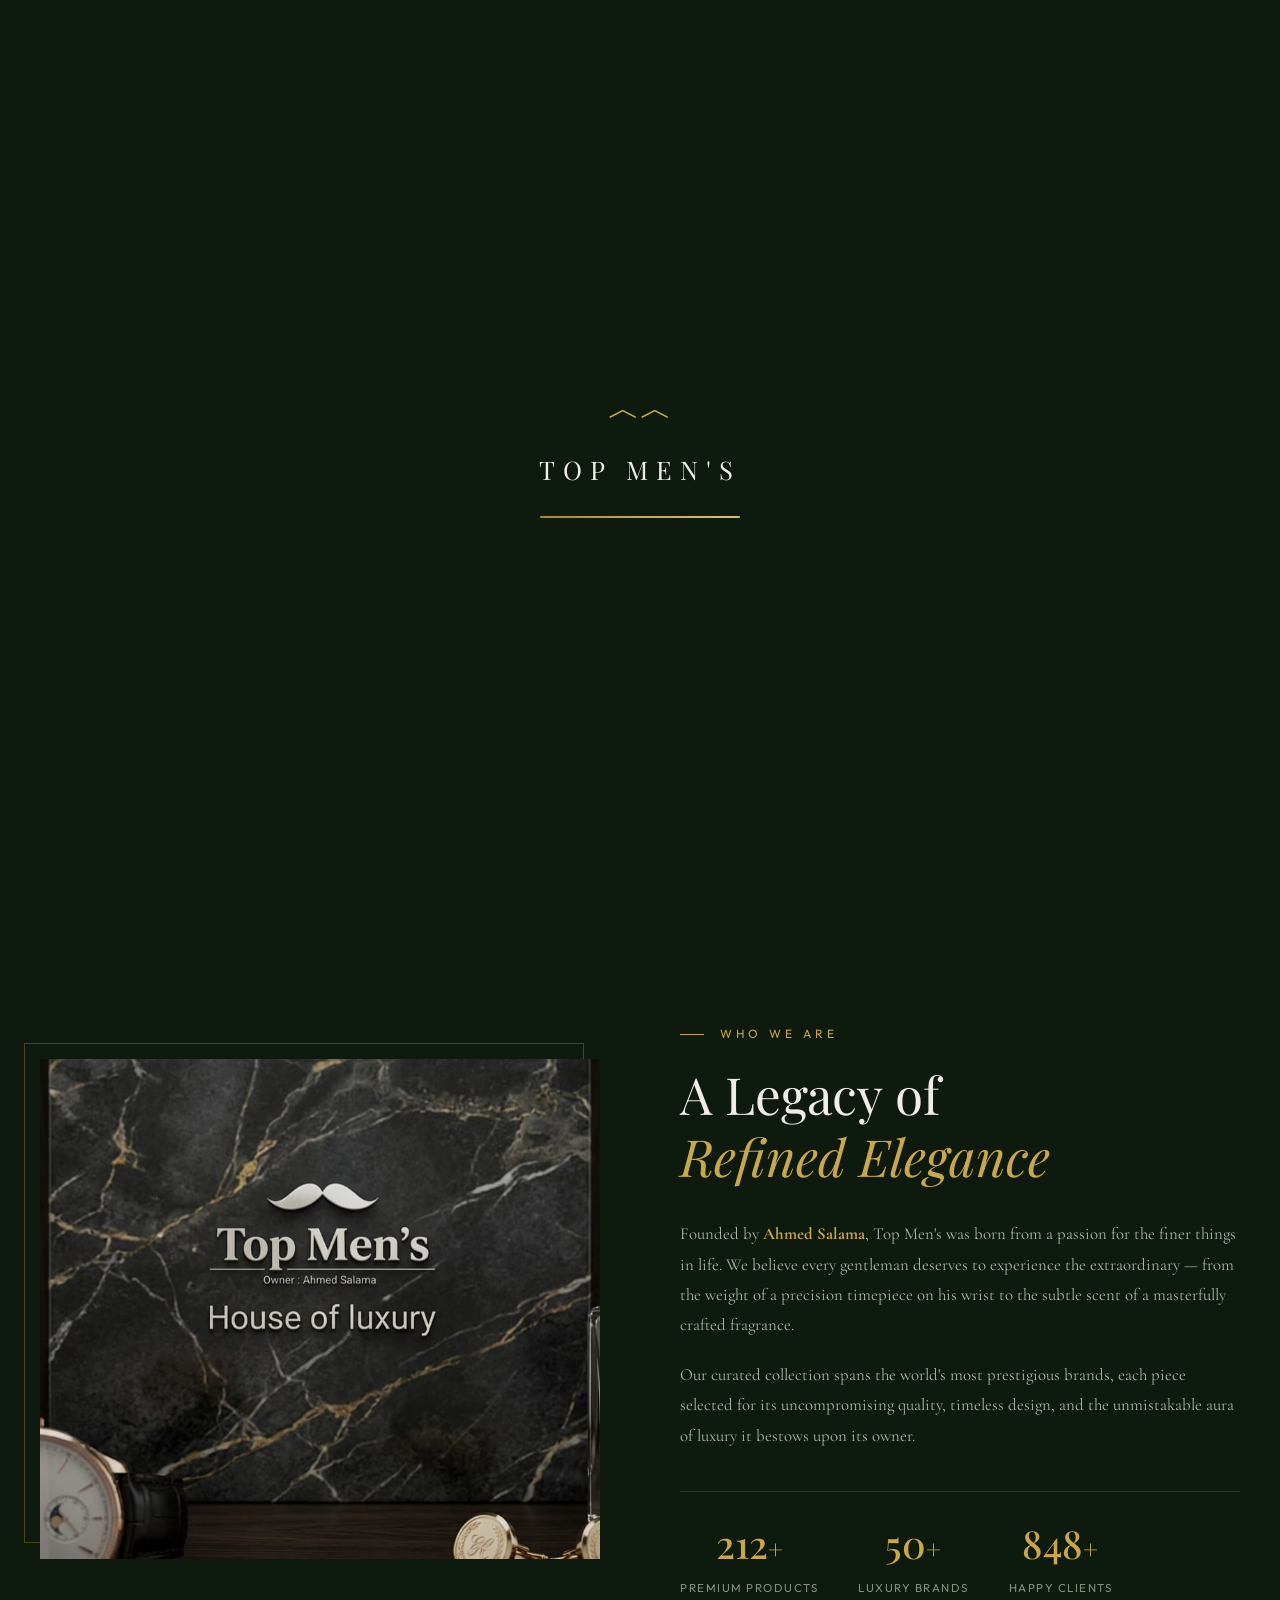
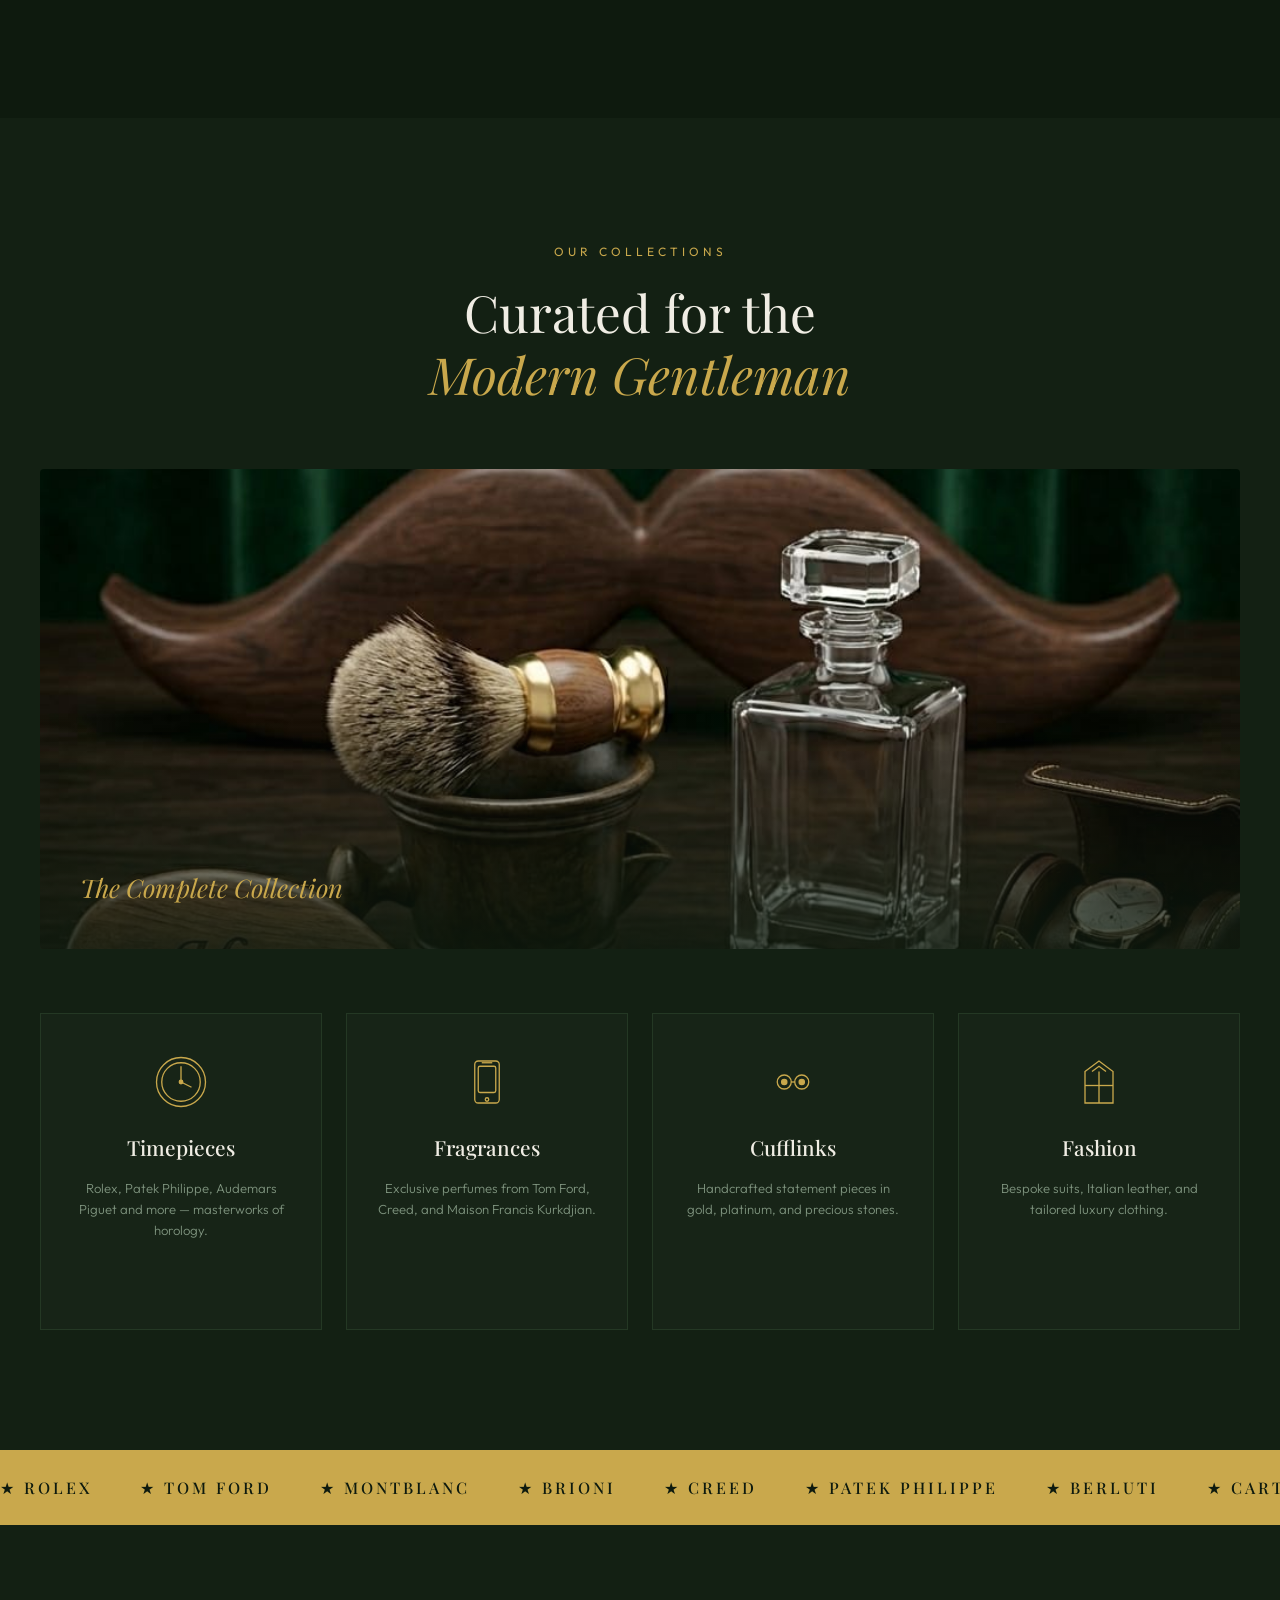
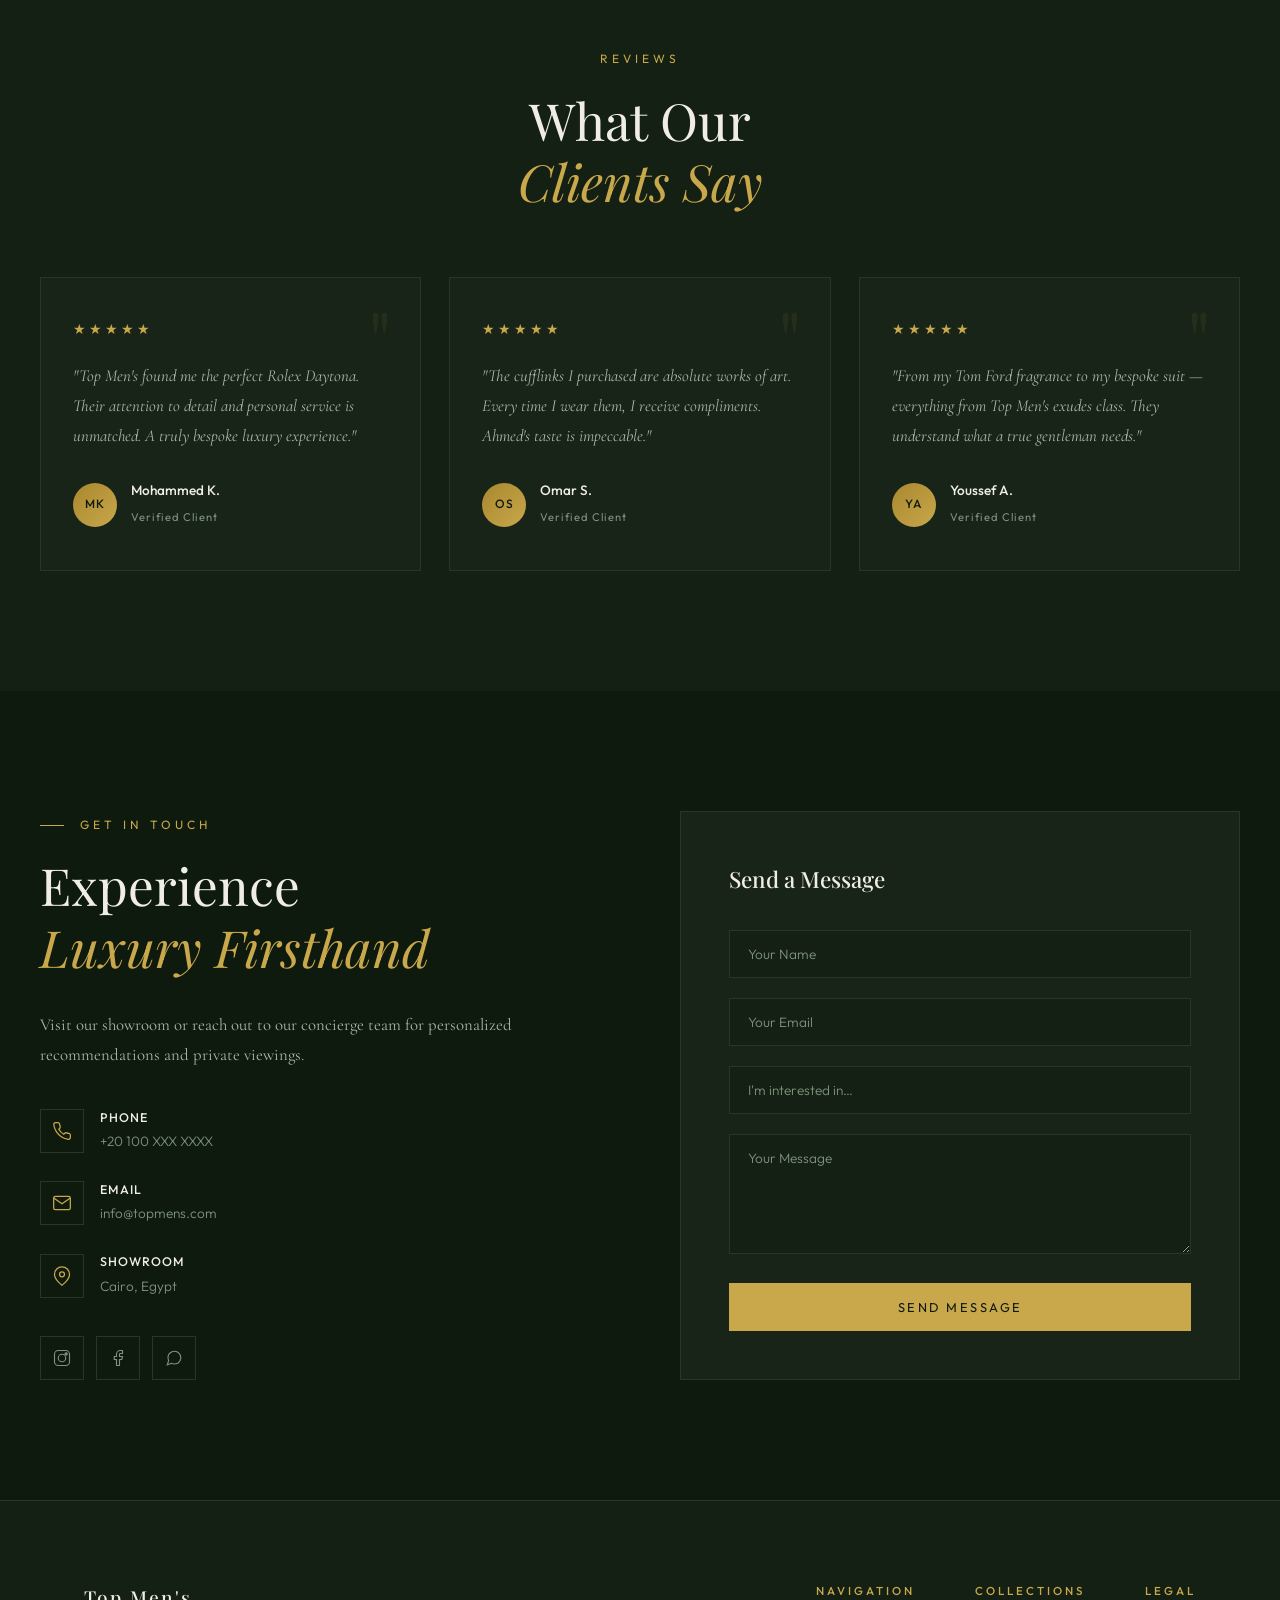
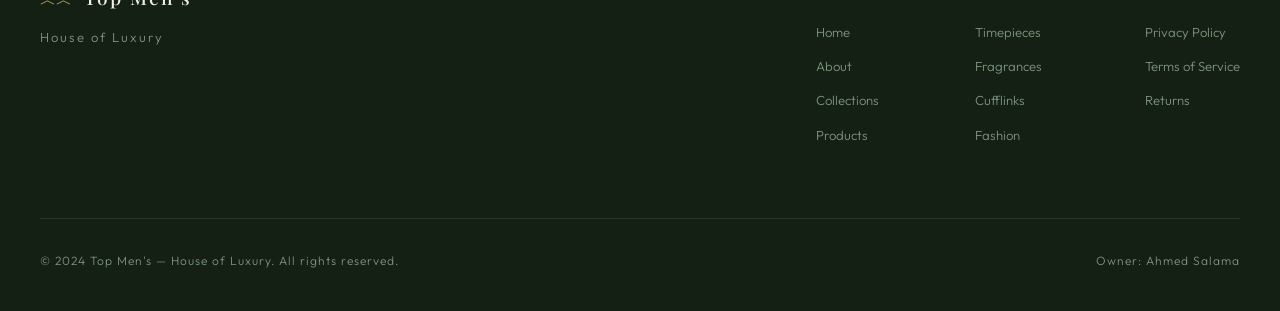
==== index.html @ 3ef6d975 "Add files via upload" ====
<!DOCTYPE html>
<html lang="en">
<head>
    <meta charset="UTF-8">
    <meta name="viewport" content="width=device-width, initial-scale=1.0">
    <meta name="description" content="Top Men's — House of Luxury. Premium men's accessories, watches, cufflinks, perfumes, and luxury fashion by Ahmed Salama.">
    <title>Top Men's — House of Luxury</title>
    <link rel="preconnect" href="https://fonts.googleapis.com">
    <link rel="preconnect" href="https://fonts.gstatic.com" crossorigin>
    <link href="https://fonts.googleapis.com/css2?family=Playfair+Display:ital,wght@0,400;0,500;0,600;0,700;1,400;1,500&family=Cormorant+Garamond:ital,wght@0,300;0,400;0,500;0,600;1,300;1,400&family=Outfit:wght@200;300;400;500&display=swap" rel="stylesheet">
    <link rel="stylesheet" href="style.css">
</head>
<body>

    <!-- Preloader -->
    <div id="preloader">
        <div class="preloader-inner">
            <div class="preloader-mustache">&#xFE3F;&#xFE3F;</div>
            <div class="preloader-text">TOP MEN'S</div>
            <div class="preloader-bar"><div class="preloader-fill"></div></div>
        </div>
    </div>

    <!-- Navigation -->
    <nav id="navbar">
        <div class="nav-container">
            <a href="#hero" class="nav-logo">
                <span class="logo-icon">&#xFE3F;&#xFE3F;</span>
                <span class="logo-text">Top Men's</span>
            </a>
            <ul class="nav-links" id="navLinks">
                <li><a href="#hero" class="nav-link active">Home</a></li>
                <li><a href="#about" class="nav-link">About</a></li>
                <li><a href="shop.html" class="nav-link">Shop</a></li>
                <li><a href="#collections" class="nav-link">Collections</a></li>
                <li><a href="#testimonials" class="nav-link">Testimonials</a></li>
                <li><a href="#contact" class="nav-link">Contact</a></li>
            </ul>
            <button class="nav-toggle" id="navToggle" aria-label="Toggle navigation">
                <span></span><span></span><span></span>
            </button>
        </div>
    </nav>

    <!-- Hero Section -->
    <section id="hero">
        <div class="hero-bg">
            <img src="1.jpeg" alt="Top Men's House of Luxury Logo" class="hero-bg-img">
            <div class="hero-overlay"></div>
        </div>
        <div class="hero-content">
            <div class="hero-badge" data-animate="fade-down">EST. 2024</div>
            <h1 class="hero-title" data-animate="fade-up">
                <span class="hero-line">Top Men's</span>
                <span class="hero-divider"></span>
                <span class="hero-sub">House of Luxury</span>
            </h1>
            <p class="hero-description" data-animate="fade-up" data-delay="200">
                Curated excellence for the distinguished gentleman. Discover timeless watches, fine accessories, and exquisite fragrances.
            </p>
            <div class="hero-actions" data-animate="fade-up" data-delay="400">
                <a href="shop.html" class="btn btn-gold">Shop Now</a>
                <a href="#collections" class="btn btn-outline">Explore Collections</a>
            </div>
        </div>
        <div class="hero-scroll">
            <span>Scroll</span>
            <div class="scroll-line"></div>
        </div>
    </section>

    <!-- About Section -->
    <section id="about" class="section">
        <div class="container">
            <div class="about-grid">
                <div class="about-image" data-animate="fade-right">
                    <img src="3.jpeg" alt="Top Men's luxury collection featuring watches, cufflinks, and perfumes">
                    <div class="about-image-accent"></div>
                </div>
                <div class="about-content" data-animate="fade-left">
                    <span class="section-label">Who We Are</span>
                    <h2 class="section-title">A Legacy of<br><em>Refined Elegance</em></h2>
                    <div class="about-text">
                        <p>
                            Founded by <strong>Ahmed Salama</strong>, Top Men's was born from a passion for the finer things in life. We believe every gentleman deserves to experience the extraordinary — from the weight of a precision timepiece on his wrist to the subtle scent of a masterfully crafted fragrance.
                        </p>
                        <p>
                            Our curated collection spans the world's most prestigious brands, each piece selected for its uncompromising quality, timeless design, and the unmistakable aura of luxury it bestows upon its owner.
                        </p>
                    </div>
                    <div class="about-stats">
                        <div class="stat">
                            <span class="stat-number" data-count="500">0</span><span class="stat-plus">+</span>
                            <span class="stat-label">Premium Products</span>
                        </div>
                        <div class="stat">
                            <span class="stat-number" data-count="50">0</span><span class="stat-plus">+</span>
                            <span class="stat-label">Luxury Brands</span>
                        </div>
                        <div class="stat">
                            <span class="stat-number" data-count="2000">0</span><span class="stat-plus">+</span>
                            <span class="stat-label">Happy Clients</span>
                        </div>
                    </div>
                </div>
            </div>
        </div>
    </section>

    <!-- Collections Section -->
    <section id="collections" class="section section-dark">
        <div class="container">
            <div class="section-header" data-animate="fade-up">
                <span class="section-label">Our Collections</span>
                <h2 class="section-title">Curated for the<br><em>Modern Gentleman</em></h2>
            </div>
            <div class="collections-showcase">
                <div class="collection-hero-img" data-animate="fade-up">
                    <img src="2.jpeg" alt="Top Men's luxury product showcase">
                    <div class="collection-hero-overlay">
                        <span class="collection-hero-text">The Complete Collection</span>
                    </div>
                </div>
            </div>
            <div class="collections-grid">
                <a href="#products" class="collection-card" data-animate="fade-up" data-delay="0">
                    <div class="collection-icon">
                        <svg viewBox="0 0 64 64" fill="none" stroke="currentColor" stroke-width="1.5">
                            <circle cx="32" cy="32" r="28"/>
                            <circle cx="32" cy="32" r="22"/>
                            <line x1="32" y1="14" x2="32" y2="32"/>
                            <line x1="32" y1="32" x2="44" y2="38"/>
                            <circle cx="32" cy="32" r="2" fill="currentColor"/>
                        </svg>
                    </div>
                    <h3>Timepieces</h3>
                    <p>Rolex, Patek Philippe, Audemars Piguet and more — masterworks of horology.</p>
                    <span class="collection-arrow">&rarr;</span>
                </a>
                <a href="#products" class="collection-card" data-animate="fade-up" data-delay="100">
                    <div class="collection-icon">
                        <svg viewBox="0 0 64 64" fill="none" stroke="currentColor" stroke-width="1.5">
                            <rect x="18" y="8" width="28" height="48" rx="4"/>
                            <rect x="22" y="14" width="20" height="30" rx="2"/>
                            <circle cx="32" cy="52" r="2"/>
                            <line x1="26" y1="10" x2="38" y2="10"/>
                        </svg>
                    </div>
                    <h3>Fragrances</h3>
                    <p>Exclusive perfumes from Tom Ford, Creed, and Maison Francis Kurkdjian.</p>
                    <span class="collection-arrow">&rarr;</span>
                </a>
                <a href="#products" class="collection-card" data-animate="fade-up" data-delay="200">
                    <div class="collection-icon">
                        <svg viewBox="0 0 64 64" fill="none" stroke="currentColor" stroke-width="1.5">
                            <circle cx="22" cy="32" r="8"/>
                            <circle cx="42" cy="32" r="8"/>
                            <line x1="30" y1="32" x2="34" y2="32"/>
                            <circle cx="22" cy="32" r="3" fill="currentColor"/>
                            <circle cx="42" cy="32" r="3" fill="currentColor"/>
                        </svg>
                    </div>
                    <h3>Cufflinks</h3>
                    <p>Handcrafted statement pieces in gold, platinum, and precious stones.</p>
                    <span class="collection-arrow">&rarr;</span>
                </a>
                <a href="#products" class="collection-card" data-animate="fade-up" data-delay="300">
                    <div class="collection-icon">
                        <svg viewBox="0 0 64 64" fill="none" stroke="currentColor" stroke-width="1.5">
                            <path d="M16 20 L32 8 L48 20 L48 56 L16 56 Z"/>
                            <line x1="32" y1="20" x2="32" y2="56"/>
                            <line x1="16" y1="36" x2="48" y2="36"/>
                            <path d="M24 20 L32 14 L40 20"/>
                        </svg>
                    </div>
                    <h3>Fashion</h3>
                    <p>Bespoke suits, Italian leather, and tailored luxury clothing.</p>
                    <span class="collection-arrow">&rarr;</span>
                </a>
            </div>
        </div>
    </section>

    <!-- Marquee Banner -->
    <div class="marquee-section">
        <div class="marquee-track">
            <div class="marquee-content">
                <span>★ Rolex</span>
                <span>★ Tom Ford</span>
                <span>★ Montblanc</span>
                <span>★ Brioni</span>
                <span>★ Creed</span>
                <span>★ Patek Philippe</span>
                <span>★ Berluti</span>
                <span>★ Cartier</span>
                <span>★ Rolex</span>
                <span>★ Tom Ford</span>
                <span>★ Montblanc</span>
                <span>★ Brioni</span>
                <span>★ Creed</span>
                <span>★ Patek Philippe</span>
                <span>★ Berluti</span>
                <span>★ Cartier</span>
            </div>
        </div>
    </div>

    <!-- Testimonials -->
    <section id="testimonials" class="section section-dark">
        <div class="container">
            <div class="section-header" data-animate="fade-up">
                <span class="section-label">Reviews</span>
                <h2 class="section-title">What Our<br><em>Clients Say</em></h2>
            </div>
            <div class="testimonials-grid">
                <div class="testimonial-card" data-animate="fade-up" data-delay="0">
                    <div class="testimonial-stars">★★★★★</div>
                    <p class="testimonial-text">"Top Men's found me the perfect Rolex Daytona. Their attention to detail and personal service is unmatched. A truly bespoke luxury experience."</p>
                    <div class="testimonial-author">
                        <div class="author-avatar">MK</div>
                        <div>
                            <strong>Mohammed K.</strong>
                            <span>Verified Client</span>
                        </div>
                    </div>
                </div>
                <div class="testimonial-card" data-animate="fade-up" data-delay="150">
                    <div class="testimonial-stars">★★★★★</div>
                    <p class="testimonial-text">"The cufflinks I purchased are absolute works of art. Every time I wear them, I receive compliments. Ahmed's taste is impeccable."</p>
                    <div class="testimonial-author">
                        <div class="author-avatar">OS</div>
                        <div>
                            <strong>Omar S.</strong>
                            <span>Verified Client</span>
                        </div>
                    </div>
                </div>
                <div class="testimonial-card" data-animate="fade-up" data-delay="300">
                    <div class="testimonial-stars">★★★★★</div>
                    <p class="testimonial-text">"From my Tom Ford fragrance to my bespoke suit — everything from Top Men's exudes class. They understand what a true gentleman needs."</p>
                    <div class="testimonial-author">
                        <div class="author-avatar">YA</div>
                        <div>
                            <strong>Youssef A.</strong>
                            <span>Verified Client</span>
                        </div>
                    </div>
                </div>
            </div>
        </div>
    </section>

    <!-- Contact Section -->
    <section id="contact" class="section">
        <div class="container">
            <div class="contact-grid">
                <div class="contact-info" data-animate="fade-right">
                    <span class="section-label">Get in Touch</span>
                    <h2 class="section-title">Experience<br><em>Luxury Firsthand</em></h2>
                    <p class="contact-desc">Visit our showroom or reach out to our concierge team for personalized recommendations and private viewings.</p>
                    <div class="contact-details">
                        <div class="contact-item">
                            <div class="contact-icon">
                                <svg viewBox="0 0 24 24" fill="none" stroke="currentColor" stroke-width="1.5">
                                    <path d="M22 16.92v3a2 2 0 01-2.18 2 19.79 19.79 0 01-8.63-3.07 19.5 19.5 0 01-6-6 19.79 19.79 0 01-3.07-8.67A2 2 0 014.11 2h3a2 2 0 012 1.72c.127.96.361 1.903.7 2.81a2 2 0 01-.45 2.11L8.09 9.91a16 16 0 006 6l1.27-1.27a2 2 0 012.11-.45c.907.339 1.85.573 2.81.7A2 2 0 0122 16.92z"/>
                                </svg>
                            </div>
                            <div>
                                <strong>Phone</strong>
                                <span>+20 100 XXX XXXX</span>
                            </div>
                        </div>
                        <div class="contact-item">
                            <div class="contact-icon">
                                <svg viewBox="0 0 24 24" fill="none" stroke="currentColor" stroke-width="1.5">
                                    <path d="M4 4h16c1.1 0 2 .9 2 2v12c0 1.1-.9 2-2 2H4c-1.1 0-2-.9-2-2V6c0-1.1.9-2 2-2z"/>
                                    <polyline points="22,6 12,13 2,6"/>
                                </svg>
                            </div>
                            <div>
                                <strong>Email</strong>
                                <span>info@topmens.com</span>
                            </div>
                        </div>
                        <div class="contact-item">
                            <div class="contact-icon">
                                <svg viewBox="0 0 24 24" fill="none" stroke="currentColor" stroke-width="1.5">
                                    <path d="M21 10c0 7-9 13-9 13s-9-6-9-13a9 9 0 0118 0z"/>
                                    <circle cx="12" cy="10" r="3"/>
                                </svg>
                            </div>
                            <div>
                                <strong>Showroom</strong>
                                <span>Cairo, Egypt</span>
                            </div>
                        </div>
                    </div>
                    <div class="social-links">
                        <a href="#" class="social-link" aria-label="Instagram">
                            <svg viewBox="0 0 24 24" fill="none" stroke="currentColor" stroke-width="1.5"><rect x="2" y="2" width="20" height="20" rx="5"/><circle cx="12" cy="12" r="5"/><circle cx="17.5" cy="6.5" r="1.5" fill="currentColor"/></svg>
                        </a>
                        <a href="#" class="social-link" aria-label="Facebook">
                            <svg viewBox="0 0 24 24" fill="none" stroke="currentColor" stroke-width="1.5"><path d="M18 2h-3a5 5 0 00-5 5v3H7v4h3v8h4v-8h3l1-4h-4V7a1 1 0 011-1h3z"/></svg>
                        </a>
                        <a href="#" class="social-link" aria-label="WhatsApp">
                            <svg viewBox="0 0 24 24" fill="none" stroke="currentColor" stroke-width="1.5"><path d="M21 11.5a8.38 8.38 0 01-.9 3.8 8.5 8.5 0 01-7.6 4.7 8.38 8.38 0 01-3.8-.9L3 21l1.9-5.7a8.38 8.38 0 01-.9-3.8 8.5 8.5 0 014.7-7.6 8.38 8.38 0 013.8-.9h.5a8.48 8.48 0 018 8v.5z"/></svg>
                        </a>
                    </div>
                </div>
                <div class="contact-form-wrap" data-animate="fade-left">
                    <form class="contact-form" id="contactForm">
                        <h3>Send a Message</h3>
                        <div class="form-group">
                            <input type="text" id="formName" placeholder="Your Name" required>
                        </div>
                        <div class="form-group">
                            <input type="email" id="formEmail" placeholder="Your Email" required>
                        </div>
                        <div class="form-group">
                            <select id="formInterest">
                                <option value="" disabled selected>I'm interested in…</option>
                                <option value="watches">Watches & Timepieces</option>
                                <option value="perfumes">Fragrances</option>
                                <option value="cufflinks">Cufflinks & Accessories</option>
                                <option value="fashion">Fashion & Clothing</option>
                                <option value="other">Other</option>
                            </select>
                        </div>
                        <div class="form-group">
                            <textarea id="formMessage" placeholder="Your Message" rows="4" required></textarea>
                        </div>
                        <button type="submit" class="btn btn-gold btn-full">Send Message</button>
                    </form>
                </div>
            </div>
        </div>
    </section>

    <!-- Footer -->
    <footer id="footer">
        <div class="container">
            <div class="footer-top">
                <div class="footer-brand">
                    <span class="logo-icon">&#xFE3F;&#xFE3F;</span>
                    <span class="logo-text">Top Men's</span>
                    <p>House of Luxury</p>
                </div>
                <div class="footer-links">
                    <div class="footer-col">
                        <h4>Navigation</h4>
                        <a href="#hero">Home</a>
                        <a href="#about">About</a>
                        <a href="#collections">Collections</a>
                        <a href="#products">Products</a>
                    </div>
                    <div class="footer-col">
                        <h4>Collections</h4>
                        <a href="#products">Timepieces</a>
                        <a href="#products">Fragrances</a>
                        <a href="#products">Cufflinks</a>
                        <a href="#products">Fashion</a>
                    </div>
                    <div class="footer-col">
                        <h4>Legal</h4>
                        <a href="#">Privacy Policy</a>
                        <a href="#">Terms of Service</a>
                        <a href="#">Returns</a>
                    </div>
                </div>
            </div>
            <div class="footer-bottom">
                <p>&copy; 2024 Top Men's — House of Luxury. All rights reserved.</p>
                <p>Owner: Ahmed Salama</p>
            </div>
        </div>
    </footer>

    <!-- Back to Top -->
    <button class="back-to-top" id="backToTop" aria-label="Back to top">
        <svg viewBox="0 0 24 24" fill="none" stroke="currentColor" stroke-width="2"><polyline points="18 15 12 9 6 15"/></svg>
    </button>

    <script src="script.js"></script>
</body>
</html>
---- style.css ----
/* ============================================
   TOP MEN'S — HOUSE OF LUXURY
   Premium Design System
   ============================================ */

/* --- CSS Variables --- */
:root {
    --black: #0e1a0e;
    --black-soft: #132013;
    --black-card: #172417;
    --black-border: #243824;
    --gold: #c9a84c;
    --gold-light: #dfc06a;
    --gold-dark: #a8872e;
    --gold-glow: rgba(201, 168, 76, 0.15);
    --white: #f0ede4;
    --white-pure: #faf8f2;
    --gray: #7e937e;
    --gray-light: #a8b8a8;
    --green-dark: #0b140b;
    --font-display: 'Playfair Display', Georgia, serif;
    --font-body: 'Cormorant Garamond', Georgia, serif;
    --font-sans: 'Outfit', -apple-system, sans-serif;
    --transition: 0.4s cubic-bezier(0.25, 0.46, 0.45, 0.94);
    --transition-fast: 0.25s ease;
    --shadow-gold: 0 4px 30px rgba(201, 168, 76, 0.15);
    --shadow-lg: 0 20px 60px rgba(0, 0, 0, 0.5);
}

/* --- Reset & Base --- */
*, *::before, *::after {
    margin: 0;
    padding: 0;
    box-sizing: border-box;
}

html {
    scroll-behavior: smooth;
    font-size: 16px;
    scrollbar-width: thin;
    scrollbar-color: var(--gold) var(--black);
}

::-webkit-scrollbar { width: 6px; }
::-webkit-scrollbar-track { background: var(--black); }
::-webkit-scrollbar-thumb { background: var(--gold); border-radius: 3px; }

body {
    font-family: var(--font-body);
    background: var(--black);
    color: var(--white);
    line-height: 1.7;
    overflow-x: hidden;
    -webkit-font-smoothing: antialiased;
}

img {
    max-width: 100%;
    display: block;
}

a {
    text-decoration: none;
    color: inherit;
    transition: var(--transition-fast);
}

button {
    cursor: pointer;
    border: none;
    background: none;
    font-family: inherit;
    color: inherit;
}

/* --- Utility --- */
.container {
    max-width: 1280px;
    margin: 0 auto;
    padding: 0 40px;
}

.section {
    padding: 120px 0;
    position: relative;
}

.section-dark {
    background: var(--black-soft);
}

.section-label {
    display: inline-block;
    font-family: var(--font-sans);
    font-size: 0.75rem;
    font-weight: 400;
    letter-spacing: 4px;
    text-transform: uppercase;
    color: var(--gold);
    margin-bottom: 20px;
    position: relative;
    padding-left: 40px;
}

.section-label::before {
    content: '';
    position: absolute;
    left: 0;
    top: 50%;
    width: 24px;
    height: 1px;
    background: var(--gold);
}

.section-title {
    font-family: var(--font-display);
    font-size: clamp(2rem, 4vw, 3.2rem);
    font-weight: 400;
    line-height: 1.2;
    color: var(--white);
    margin-bottom: 32px;
}

.section-title em {
    color: var(--gold);
    font-style: italic;
}

.section-header {
    text-align: center;
    margin-bottom: 64px;
}

.section-header .section-label {
    padding-left: 0;
}

.section-header .section-label::before {
    display: none;
}

/* --- Buttons --- */
.btn {
    display: inline-flex;
    align-items: center;
    justify-content: center;
    font-family: var(--font-sans);
    font-size: 0.8rem;
    font-weight: 400;
    letter-spacing: 2.5px;
    text-transform: uppercase;
    padding: 16px 40px;
    border-radius: 0;
    transition: var(--transition);
    position: relative;
    overflow: hidden;
}

.btn-gold {
    background: var(--gold);
    color: var(--black);
}

.btn-gold::before {
    content: '';
    position: absolute;
    top: 0;
    left: -100%;
    width: 100%;
    height: 100%;
    background: linear-gradient(90deg, transparent, rgba(255,255,255,0.2), transparent);
    transition: 0.6s;
}

.btn-gold:hover::before {
    left: 100%;
}

.btn-gold:hover {
    background: var(--gold-light);
    box-shadow: var(--shadow-gold);
    transform: translateY(-2px);
}

.btn-outline {
    border: 1px solid var(--gold);
    color: var(--gold);
    background: transparent;
}

.btn-outline:hover {
    background: var(--gold);
    color: var(--black);
    transform: translateY(-2px);
}

.btn-sm {
    padding: 10px 24px;
    font-size: 0.7rem;
    letter-spacing: 2px;
}

.btn-full {
    width: 100%;
}

/* ============================================
   PRELOADER
   ============================================ */
#preloader {
    position: fixed;
    top: 0;
    left: 0;
    width: 100%;
    height: 100%;
    background: var(--black);
    display: flex;
    align-items: center;
    justify-content: center;
    z-index: 10000;
    transition: opacity 0.6s ease, visibility 0.6s ease;
}

#preloader.hidden {
    opacity: 0;
    visibility: hidden;
    pointer-events: none;
}

.preloader-inner {
    text-align: center;
}

.preloader-mustache {
    font-size: 2rem;
    color: var(--gold);
    margin-bottom: 12px;
    animation: pulseGold 1.5s ease-in-out infinite;
}

.preloader-text {
    font-family: var(--font-display);
    font-size: 1.6rem;
    letter-spacing: 8px;
    color: var(--white);
    margin-bottom: 24px;
}

.preloader-bar {
    width: 200px;
    height: 2px;
    background: var(--black-border);
    margin: 0 auto;
    overflow: hidden;
    border-radius: 1px;
}

.preloader-fill {
    width: 0;
    height: 100%;
    background: linear-gradient(90deg, var(--gold-dark), var(--gold), var(--gold-light));
    animation: loadBar 1.8s ease-in-out forwards;
}

@keyframes loadBar {
    0% { width: 0; }
    100% { width: 100%; }
}

@keyframes pulseGold {
    0%, 100% { opacity: 0.5; transform: scale(1); }
    50% { opacity: 1; transform: scale(1.1); }
}

/* ============================================
   NAVIGATION
   ============================================ */
#navbar {
    position: fixed;
    top: 0;
    left: 0;
    width: 100%;
    z-index: 1000;
    padding: 20px 0;
    transition: var(--transition);
    background: transparent;
}

#navbar.scrolled {
    background: rgba(14, 26, 14, 0.94);
    backdrop-filter: blur(20px);
    -webkit-backdrop-filter: blur(20px);
    padding: 12px 0;
    border-bottom: 1px solid var(--black-border);
}

.nav-container {
    max-width: 1280px;
    margin: 0 auto;
    padding: 0 40px;
    display: flex;
    align-items: center;
    justify-content: space-between;
}

.nav-logo {
    display: flex;
    align-items: center;
    gap: 10px;
}

.logo-icon {
    color: var(--gold);
    font-size: 1.2rem;
    margin-top: -4px;
}

.logo-text {
    font-family: var(--font-display);
    font-size: 1.4rem;
    font-weight: 500;
    color: var(--white);
    letter-spacing: 2px;
}

.nav-links {
    display: flex;
    list-style: none;
    gap: 36px;
}

.nav-link {
    font-family: var(--font-sans);
    font-size: 0.78rem;
    font-weight: 300;
    letter-spacing: 2px;
    text-transform: uppercase;
    color: var(--gray-light);
    position: relative;
    padding: 4px 0;
}

.nav-link::after {
    content: '';
    position: absolute;
    bottom: -2px;
    left: 0;
    width: 0;
    height: 1px;
    background: var(--gold);
    transition: var(--transition);
}

.nav-link:hover,
.nav-link.active {
    color: var(--gold);
}

.nav-link:hover::after,
.nav-link.active::after {
    width: 100%;
}

.nav-toggle {
    display: none;
    flex-direction: column;
    gap: 5px;
    padding: 4px;
}

.nav-toggle span {
    display: block;
    width: 24px;
    height: 1.5px;
    background: var(--white);
    transition: var(--transition);
}

.nav-toggle.active span:nth-child(1) {
    transform: rotate(45deg) translate(4px, 5px);
}

.nav-toggle.active span:nth-child(2) {
    opacity: 0;
}

.nav-toggle.active span:nth-child(3) {
    transform: rotate(-45deg) translate(4px, -5px);
}

/* ============================================
   HERO
   ============================================ */
#hero {
    position: relative;
    height: 100vh;
    min-height: 700px;
    display: flex;
    align-items: center;
    justify-content: center;
    overflow: hidden;
}

.hero-bg {
    position: absolute;
    inset: 0;
    z-index: 0;
}

.hero-bg-img {
    width: 100%;
    height: 100%;
    object-fit: cover;
    filter: brightness(0.35);
    transform: scale(1.05);
    animation: heroZoom 20s ease-in-out infinite alternate;
}

@keyframes heroZoom {
    0% { transform: scale(1.05); }
    100% { transform: scale(1.12); }
}

.hero-overlay {
    position: absolute;
    inset: 0;
    background: linear-gradient(
        180deg,
        rgba(14, 26, 14, 0.3) 0%,
        rgba(14, 26, 14, 0.1) 40%,
        rgba(14, 26, 14, 0.6) 80%,
        rgba(14, 26, 14, 1) 100%
    );
}

.hero-content {
    position: relative;
    z-index: 2;
    text-align: center;
    max-width: 720px;
    padding: 0 24px;
}

.hero-badge {
    font-family: var(--font-sans);
    font-size: 0.72rem;
    letter-spacing: 6px;
    color: var(--gold);
    margin-bottom: 24px;
    opacity: 0;
    transform: translateY(-20px);
}

.hero-title {
    font-family: var(--font-display);
    margin-bottom: 28px;
}

.hero-line {
    display: block;
    font-size: clamp(2.8rem, 6vw, 5rem);
    font-weight: 500;
    letter-spacing: 6px;
    line-height: 1.1;
    color: var(--white-pure);
}

.hero-divider {
    display: block;
    width: 80px;
    height: 1px;
    background: var(--gold);
    margin: 20px auto;
    position: relative;
}

.hero-divider::before {
    content: '◆';
    position: absolute;
    top: 50%;
    left: 50%;
    transform: translate(-50%, -50%);
    font-size: 0.5rem;
    color: var(--gold);
    background: var(--black);
    padding: 0 8px;
}

.hero-sub {
    display: block;
    font-size: clamp(1rem, 2vw, 1.5rem);
    font-weight: 400;
    font-style: italic;
    color: var(--gold);
    letter-spacing: 4px;
}

.hero-description {
    font-family: var(--font-body);
    font-size: 1.15rem;
    color: var(--gray-light);
    margin-bottom: 40px;
    line-height: 1.8;
    opacity: 0;
    transform: translateY(20px);
}

.hero-actions {
    display: flex;
    gap: 16px;
    justify-content: center;
    flex-wrap: wrap;
    opacity: 0;
    transform: translateY(20px);
}

.hero-scroll {
    position: absolute;
    bottom: 40px;
    left: 50%;
    transform: translateX(-50%);
    display: flex;
    flex-direction: column;
    align-items: center;
    gap: 8px;
    z-index: 2;
}

.hero-scroll span {
    font-family: var(--font-sans);
    font-size: 0.65rem;
    letter-spacing: 3px;
    text-transform: uppercase;
    color: var(--gray);
}

.scroll-line {
    width: 1px;
    height: 40px;
    background: var(--black-border);
    position: relative;
    overflow: hidden;
}

.scroll-line::after {
    content: '';
    position: absolute;
    top: -100%;
    left: 0;
    width: 100%;
    height: 50%;
    background: var(--gold);
    animation: scrollDown 2s ease-in-out infinite;
}

@keyframes scrollDown {
    0% { top: -50%; }
    100% { top: 100%; }
}

/* ============================================
   ABOUT
   ============================================ */
.about-grid {
    display: grid;
    grid-template-columns: 1fr 1fr;
    gap: 80px;
    align-items: center;
}

.about-image {
    position: relative;
}

.about-image img {
    width: 100%;
    height: 500px;
    object-fit: cover;
    filter: brightness(0.9);
}

.about-image-accent {
    position: absolute;
    top: -16px;
    left: -16px;
    width: 100%;
    height: 100%;
    border: 1px solid var(--gold);
    opacity: 0.3;
    pointer-events: none;
    z-index: -1;
}

.about-text p {
    font-size: 1.05rem;
    color: var(--gray-light);
    margin-bottom: 20px;
    line-height: 1.8;
}

.about-text strong {
    color: var(--gold);
}

.about-stats {
    display: flex;
    gap: 40px;
    margin-top: 40px;
    padding-top: 32px;
    border-top: 1px solid var(--black-border);
}

.stat {
    text-align: center;
}

.stat-number {
    font-family: var(--font-display);
    font-size: 2.4rem;
    font-weight: 500;
    color: var(--gold);
    line-height: 1;
}

.stat-plus {
    font-family: var(--font-display);
    font-size: 1.6rem;
    color: var(--gold);
}

.stat-label {
    display: block;
    font-family: var(--font-sans);
    font-size: 0.72rem;
    letter-spacing: 1.5px;
    text-transform: uppercase;
    color: var(--gray);
    margin-top: 8px;
}

/* ============================================
   COLLECTIONS
   ============================================ */
.collections-showcase {
    margin-bottom: 64px;
}

.collection-hero-img {
    position: relative;
    overflow: hidden;
    border-radius: 4px;
    max-height: 480px;
}

.collection-hero-img img {
    width: 100%;
    height: 480px;
    object-fit: cover;
    transition: transform 8s ease;
}

.collection-hero-img:hover img {
    transform: scale(1.05);
}

.collection-hero-overlay {
    position: absolute;
    inset: 0;
    background: linear-gradient(0deg, rgba(14,26,14,0.8) 0%, transparent 50%);
    display: flex;
    align-items: flex-end;
    padding: 40px;
}

.collection-hero-text {
    font-family: var(--font-display);
    font-size: 1.6rem;
    font-style: italic;
    color: var(--gold);
}

.collections-grid {
    display: grid;
    grid-template-columns: repeat(4, 1fr);
    gap: 24px;
}

.collection-card {
    background: var(--black-card);
    border: 1px solid var(--black-border);
    padding: 40px 28px;
    text-align: center;
    transition: var(--transition);
    position: relative;
    overflow: hidden;
    display: block;
}

.collection-card::before {
    content: '';
    position: absolute;
    top: 0;
    left: 0;
    width: 100%;
    height: 2px;
    background: linear-gradient(90deg, transparent, var(--gold), transparent);
    transform: scaleX(0);
    transition: var(--transition);
}

.collection-card:hover::before {
    transform: scaleX(1);
}

.collection-card:hover {
    border-color: rgba(201, 168, 76, 0.2);
    transform: translateY(-6px);
    box-shadow: var(--shadow-gold);
}

.collection-icon {
    width: 56px;
    height: 56px;
    margin: 0 auto 20px;
    color: var(--gold);
    transition: var(--transition);
}

.collection-card:hover .collection-icon {
    transform: scale(1.1);
}

.collection-card h3 {
    font-family: var(--font-display);
    font-size: 1.3rem;
    font-weight: 500;
    margin-bottom: 12px;
    color: var(--white);
}

.collection-card p {
    font-family: var(--font-sans);
    font-size: 0.82rem;
    font-weight: 300;
    color: var(--gray);
    line-height: 1.6;
    margin-bottom: 16px;
}

.collection-arrow {
    font-size: 1.2rem;
    color: var(--gold);
    opacity: 0;
    transform: translateX(-8px);
    transition: var(--transition);
    display: inline-block;
}

.collection-card:hover .collection-arrow {
    opacity: 1;
    transform: translateX(0);
}

/* ============================================
   PRODUCTS
   ============================================ */
.products-grid {
    display: grid;
    grid-template-columns: repeat(4, 1fr);
    gap: 28px;
}

.product-card {
    background: var(--black-card);
    border: 1px solid var(--black-border);
    overflow: hidden;
    transition: var(--transition);
}

.product-card:hover {
    border-color: rgba(201, 168, 76, 0.2);
    transform: translateY(-4px);
    box-shadow: var(--shadow-gold);
}

.product-image {
    position: relative;
    height: 260px;
    background: linear-gradient(135deg, var(--black-soft) 0%, var(--black-card) 100%);
    display: flex;
    align-items: center;
    justify-content: center;
    overflow: hidden;
}

.product-placeholder {
    width: 80px;
    height: 80px;
    color: var(--gold);
    opacity: 0.4;
    transition: var(--transition);
}

.product-card:hover .product-placeholder {
    opacity: 0.7;
    transform: scale(1.1);
}

.product-badge {
    position: absolute;
    top: 16px;
    right: 16px;
    font-family: var(--font-sans);
    font-size: 0.65rem;
    font-weight: 400;
    letter-spacing: 2px;
    text-transform: uppercase;
    background: var(--gold);
    color: var(--black);
    padding: 5px 14px;
}

.product-badge.new {
    background: var(--white);
}

.product-info {
    padding: 24px;
}

.product-brand {
    font-family: var(--font-sans);
    font-size: 0.68rem;
    letter-spacing: 2.5px;
    text-transform: uppercase;
    color: var(--gold);
}

.product-name {
    font-family: var(--font-display);
    font-size: 1.15rem;
    font-weight: 500;
    color: var(--white);
    margin: 6px 0 8px;
}

.product-desc {
    font-family: var(--font-sans);
    font-size: 0.78rem;
    font-weight: 300;
    color: var(--gray);
    margin-bottom: 20px;
}

.product-bottom {
    display: flex;
    align-items: center;
    justify-content: space-between;
}

.product-price {
    font-family: var(--font-display);
    font-size: 1.2rem;
    font-weight: 500;
    color: var(--gold);
}

/* ============================================
   MARQUEE
   ============================================ */
.marquee-section {
    padding: 24px 0;
    background: var(--gold);
    overflow: hidden;
}

.marquee-track {
    display: flex;
    width: max-content;
}

.marquee-content {
    display: flex;
    gap: 48px;
    animation: marqueeScroll 25s linear infinite;
    white-space: nowrap;
}

.marquee-content span {
    font-family: var(--font-display);
    font-size: 1rem;
    font-weight: 500;
    color: var(--black);
    letter-spacing: 3px;
    text-transform: uppercase;
}

@keyframes marqueeScroll {
    0% { transform: translateX(0); }
    100% { transform: translateX(-50%); }
}

/* ============================================
   TESTIMONIALS
   ============================================ */
.testimonials-grid {
    display: grid;
    grid-template-columns: repeat(3, 1fr);
    gap: 28px;
}

.testimonial-card {
    background: var(--black-card);
    border: 1px solid var(--black-border);
    padding: 40px 32px;
    transition: var(--transition);
    position: relative;
}

.testimonial-card::before {
    content: '"';
    position: absolute;
    top: 20px;
    right: 28px;
    font-family: var(--font-display);
    font-size: 5rem;
    color: var(--gold);
    opacity: 0.08;
    line-height: 1;
}

.testimonial-card:hover {
    border-color: rgba(201, 168, 76, 0.2);
    transform: translateY(-4px);
}

.testimonial-stars {
    color: var(--gold);
    font-size: 0.85rem;
    letter-spacing: 3px;
    margin-bottom: 20px;
}

.testimonial-text {
    font-family: var(--font-body);
    font-size: 1.05rem;
    font-style: italic;
    color: var(--gray-light);
    line-height: 1.8;
    margin-bottom: 28px;
}

.testimonial-author {
    display: flex;
    align-items: center;
    gap: 14px;
}

.author-avatar {
    width: 44px;
    height: 44px;
    border-radius: 50%;
    background: linear-gradient(135deg, var(--gold-dark), var(--gold));
    display: flex;
    align-items: center;
    justify-content: center;
    font-family: var(--font-sans);
    font-size: 0.75rem;
    font-weight: 500;
    color: var(--black);
    letter-spacing: 1px;
}

.testimonial-author strong {
    display: block;
    font-family: var(--font-sans);
    font-size: 0.85rem;
    font-weight: 500;
    color: var(--white);
}

.testimonial-author span {
    font-family: var(--font-sans);
    font-size: 0.7rem;
    color: var(--gray);
    letter-spacing: 1px;
}

/* ============================================
   CONTACT
   ============================================ */
.contact-grid {
    display: grid;
    grid-template-columns: 1fr 1fr;
    gap: 80px;
    align-items: start;
}

.contact-desc {
    font-size: 1.05rem;
    color: var(--gray-light);
    line-height: 1.8;
    margin-bottom: 36px;
}

.contact-details {
    display: flex;
    flex-direction: column;
    gap: 24px;
    margin-bottom: 36px;
}

.contact-item {
    display: flex;
    align-items: center;
    gap: 16px;
}

.contact-icon {
    width: 44px;
    height: 44px;
    border: 1px solid var(--black-border);
    display: flex;
    align-items: center;
    justify-content: center;
    flex-shrink: 0;
    color: var(--gold);
}

.contact-icon svg {
    width: 20px;
    height: 20px;
}

.contact-item strong {
    display: block;
    font-family: var(--font-sans);
    font-size: 0.78rem;
    font-weight: 500;
    color: var(--white);
    letter-spacing: 1px;
    text-transform: uppercase;
}

.contact-item span {
    font-family: var(--font-sans);
    font-size: 0.85rem;
    font-weight: 300;
    color: var(--gray);
}

.social-links {
    display: flex;
    gap: 12px;
}

.social-link {
    width: 44px;
    height: 44px;
    border: 1px solid var(--black-border);
    display: flex;
    align-items: center;
    justify-content: center;
    color: var(--gray);
    transition: var(--transition);
}

.social-link svg {
    width: 18px;
    height: 18px;
}

.social-link:hover {
    border-color: var(--gold);
    color: var(--gold);
    transform: translateY(-3px);
}

/* Contact Form */
.contact-form-wrap {
    background: var(--black-card);
    border: 1px solid var(--black-border);
    padding: 48px;
}

.contact-form h3 {
    font-family: var(--font-display);
    font-size: 1.4rem;
    font-weight: 500;
    color: var(--white);
    margin-bottom: 32px;
}

.form-group {
    margin-bottom: 20px;
}

.form-group input,
.form-group select,
.form-group textarea {
    width: 100%;
    padding: 14px 18px;
    background: var(--black-soft);
    border: 1px solid var(--black-border);
    color: var(--white);
    font-family: var(--font-sans);
    font-size: 0.85rem;
    font-weight: 300;
    outline: none;
    transition: var(--transition-fast);
    -webkit-appearance: none;
    appearance: none;
    border-radius: 0;
}

.form-group input:focus,
.form-group select:focus,
.form-group textarea:focus {
    border-color: var(--gold);
    box-shadow: 0 0 0 1px rgba(201, 168, 76, 0.1);
}

.form-group input::placeholder,
.form-group textarea::placeholder {
    color: var(--gray);
}

.form-group select {
    cursor: pointer;
    color: var(--gray);
}

.form-group select option {
    background: var(--black-soft);
    color: var(--white);
}

.form-group textarea {
    resize: vertical;
    min-height: 120px;
}

/* ============================================
   FOOTER
   ============================================ */
#footer {
    background: var(--black-soft);
    border-top: 1px solid var(--black-border);
    padding: 80px 0 40px;
}

.footer-top {
    display: flex;
    justify-content: space-between;
    gap: 40px;
    margin-bottom: 60px;
}

.footer-brand {
    max-width: 260px;
}

.footer-brand .logo-icon {
    font-size: 1rem;
    margin-right: 8px;
}

.footer-brand .logo-text {
    font-size: 1.2rem;
}

.footer-brand p {
    font-family: var(--font-sans);
    font-size: 0.82rem;
    font-weight: 300;
    color: var(--gray);
    margin-top: 12px;
    letter-spacing: 2px;
}

.footer-links {
    display: flex;
    gap: 60px;
}

.footer-col h4 {
    font-family: var(--font-sans);
    font-size: 0.72rem;
    font-weight: 500;
    letter-spacing: 3px;
    text-transform: uppercase;
    color: var(--gold);
    margin-bottom: 20px;
}

.footer-col a {
    display: block;
    font-family: var(--font-sans);
    font-size: 0.82rem;
    font-weight: 300;
    color: var(--gray);
    margin-bottom: 12px;
    transition: var(--transition-fast);
}

.footer-col a:hover {
    color: var(--gold);
    transform: translateX(4px);
}

.footer-bottom {
    border-top: 1px solid var(--black-border);
    padding-top: 32px;
    display: flex;
    justify-content: space-between;
    align-items: center;
}

.footer-bottom p {
    font-family: var(--font-sans);
    font-size: 0.75rem;
    font-weight: 300;
    color: var(--gray);
    letter-spacing: 1px;
}

/* ============================================
   BACK TO TOP
   ============================================ */
.back-to-top {
    position: fixed;
    bottom: 32px;
    right: 32px;
    width: 48px;
    height: 48px;
    background: var(--gold);
    color: var(--black);
    display: flex;
    align-items: center;
    justify-content: center;
    z-index: 999;
    opacity: 0;
    visibility: hidden;
    transform: translateY(12px);
    transition: var(--transition);
}

.back-to-top svg {
    width: 20px;
    height: 20px;
}

.back-to-top.visible {
    opacity: 1;
    visibility: visible;
    transform: translateY(0);
}

.back-to-top:hover {
    background: var(--gold-light);
    transform: translateY(-4px);
}

/* ============================================
   ANIMATIONS
   ============================================ */
[data-animate] {
    opacity: 0;
    transform: translateY(40px);
    transition: opacity 0.8s ease, transform 0.8s ease;
}

[data-animate="fade-down"] {
    transform: translateY(-30px);
}

[data-animate="fade-right"] {
    transform: translateX(-40px);
}

[data-animate="fade-left"] {
    transform: translateX(40px);
}

[data-animate].in-view {
    opacity: 1;
    transform: translate(0, 0);
}

/* ============================================
   RESPONSIVE
   ============================================ */
@media (max-width: 1024px) {
    .container { padding: 0 28px; }
    .section { padding: 90px 0; }
    .about-grid { gap: 48px; }
    .collections-grid { grid-template-columns: repeat(2, 1fr); }
    .products-grid { grid-template-columns: repeat(2, 1fr); }
    .contact-grid { gap: 48px; }
}

@media (max-width: 768px) {
    .nav-links {
        position: fixed;
        top: 0;
        right: -100%;
        width: 280px;
        height: 100vh;
        background: rgba(14, 26, 14, 0.98);
        backdrop-filter: blur(20px);
        flex-direction: column;
        justify-content: center;
        align-items: center;
        gap: 28px;
        transition: right var(--transition);
        border-left: 1px solid var(--black-border);
    }

    .nav-links.open {
        right: 0;
    }

    .nav-toggle {
        display: flex;
        z-index: 1001;
    }

    .hero-line { letter-spacing: 3px; }

    .about-grid {
        grid-template-columns: 1fr;
    }

    .about-image img { height: 360px; }

    .about-stats { gap: 24px; }

    .collections-grid { grid-template-columns: 1fr; }
    .products-grid { grid-template-columns: 1fr; }
    .testimonials-grid { grid-template-columns: 1fr; }

    .contact-grid {
        grid-template-columns: 1fr;
    }

    .contact-form-wrap { padding: 32px; }

    .footer-top {
        flex-direction: column;
    }

    .footer-links {
        gap: 32px;
        flex-wrap: wrap;
    }

    .footer-bottom {
        flex-direction: column;
        gap: 8px;
        text-align: center;
    }

    .section { padding: 72px 0; }
    .container { padding: 0 20px; }
}

@media (max-width: 480px) {
    .hero-actions {
        flex-direction: column;
        align-items: center;
    }

    .hero-actions .btn {
        width: 100%;
        max-width: 280px;
    }

    .about-stats {
        flex-direction: column;
        align-items: center;
    }

    .stat-number {
        font-size: 2rem;
    }

    .section-title {
        font-size: 1.8rem;
    }
}
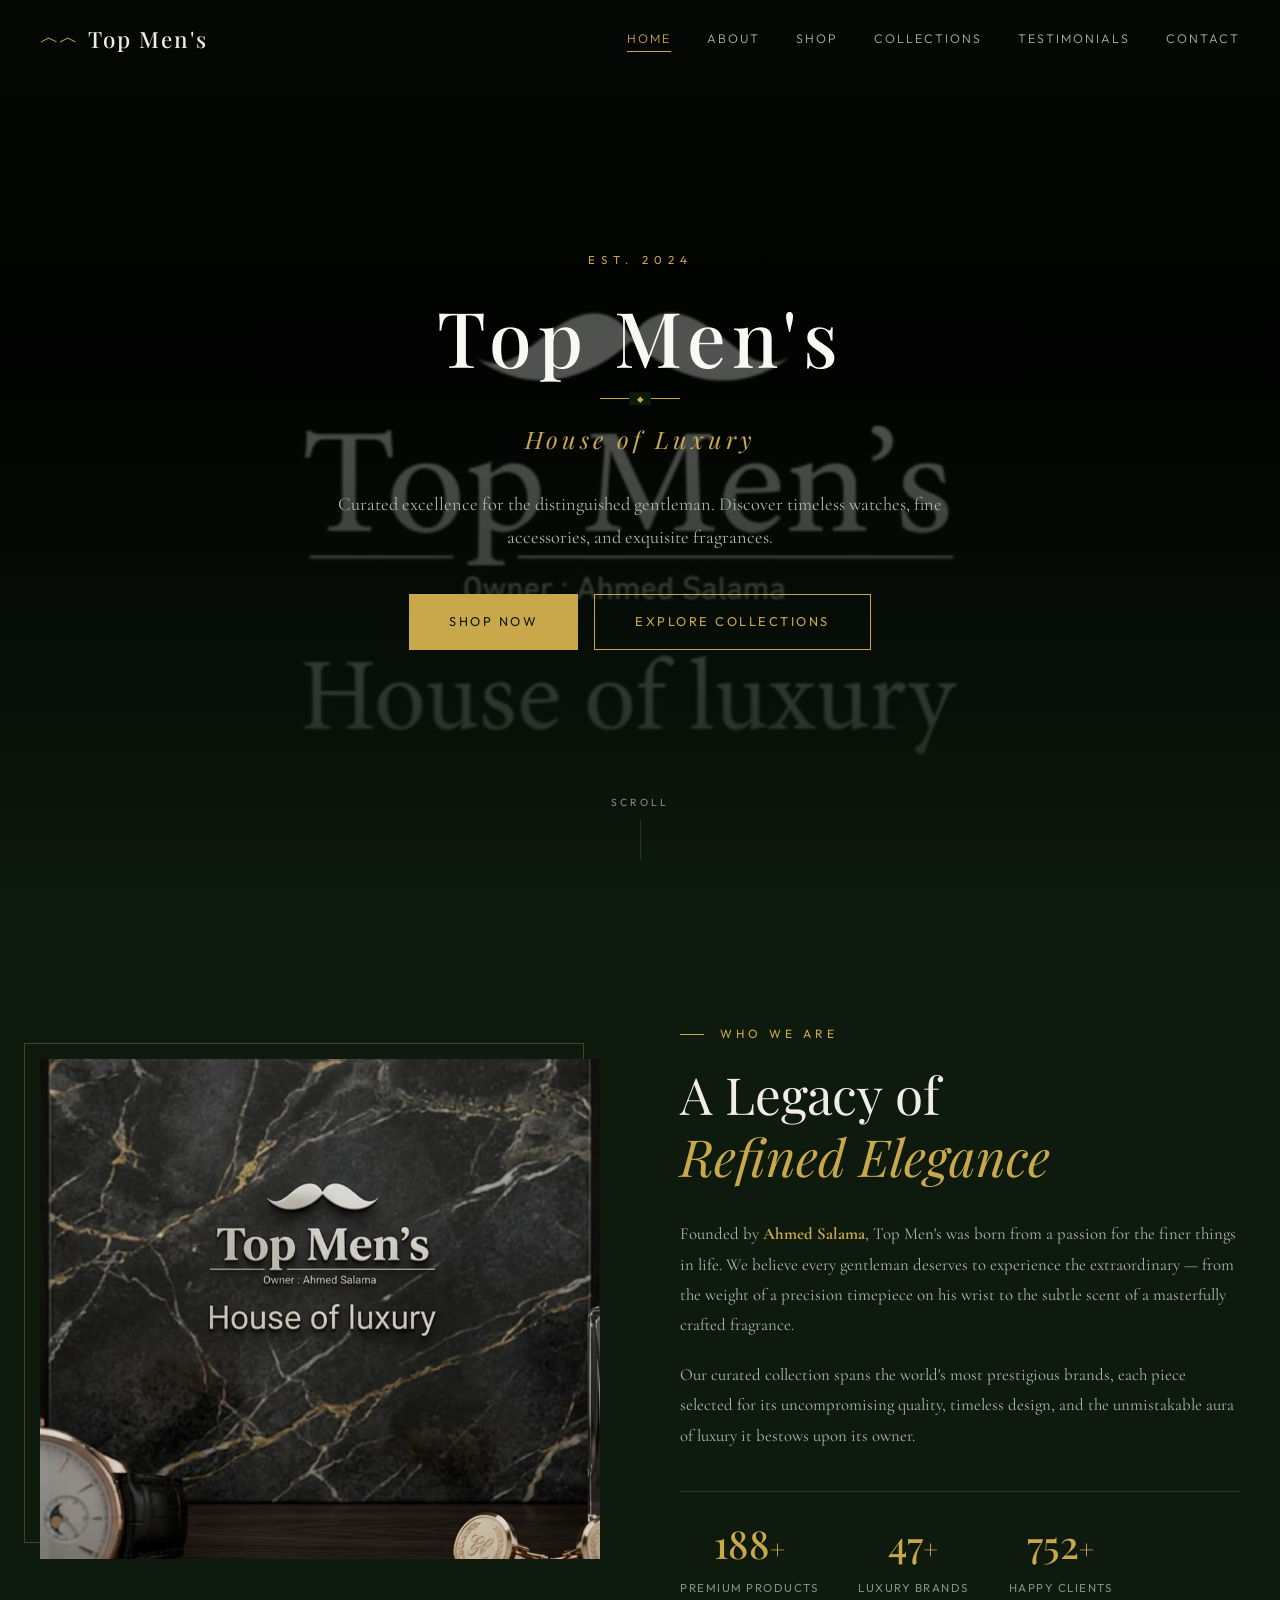
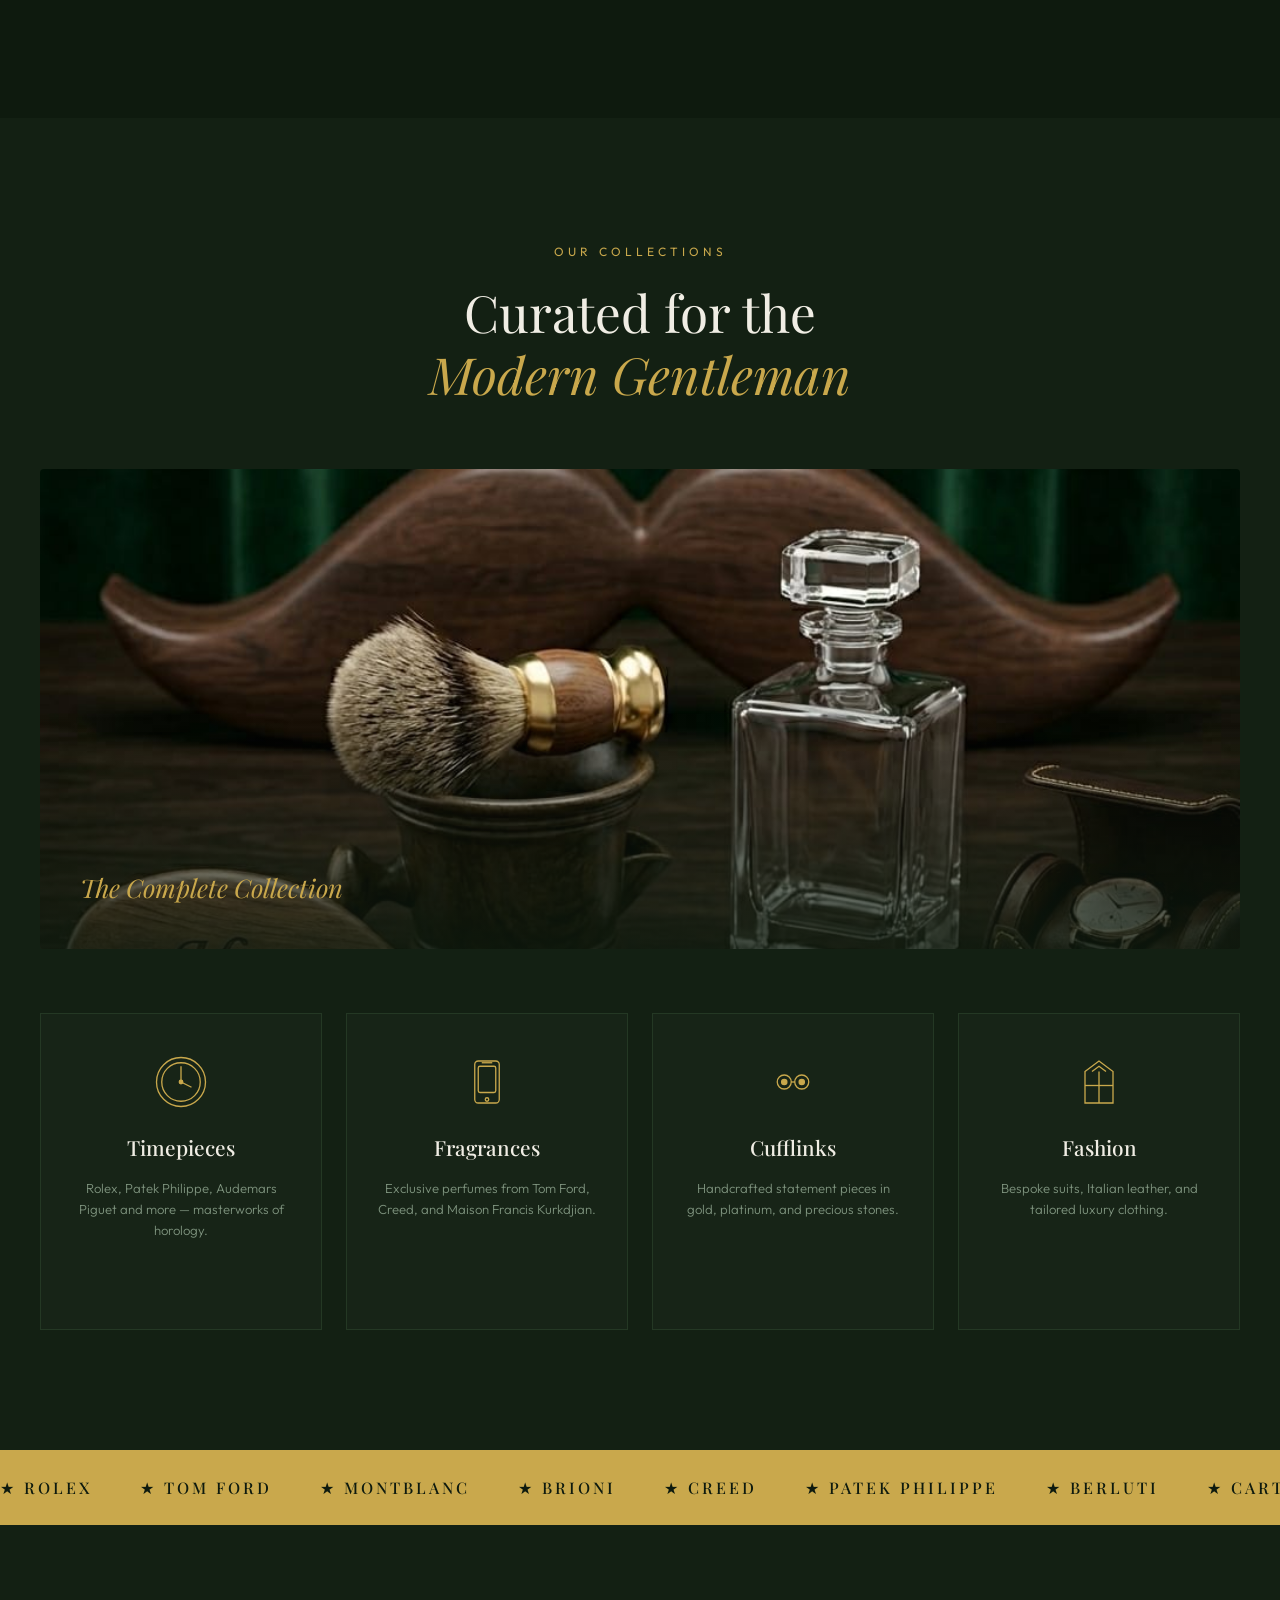
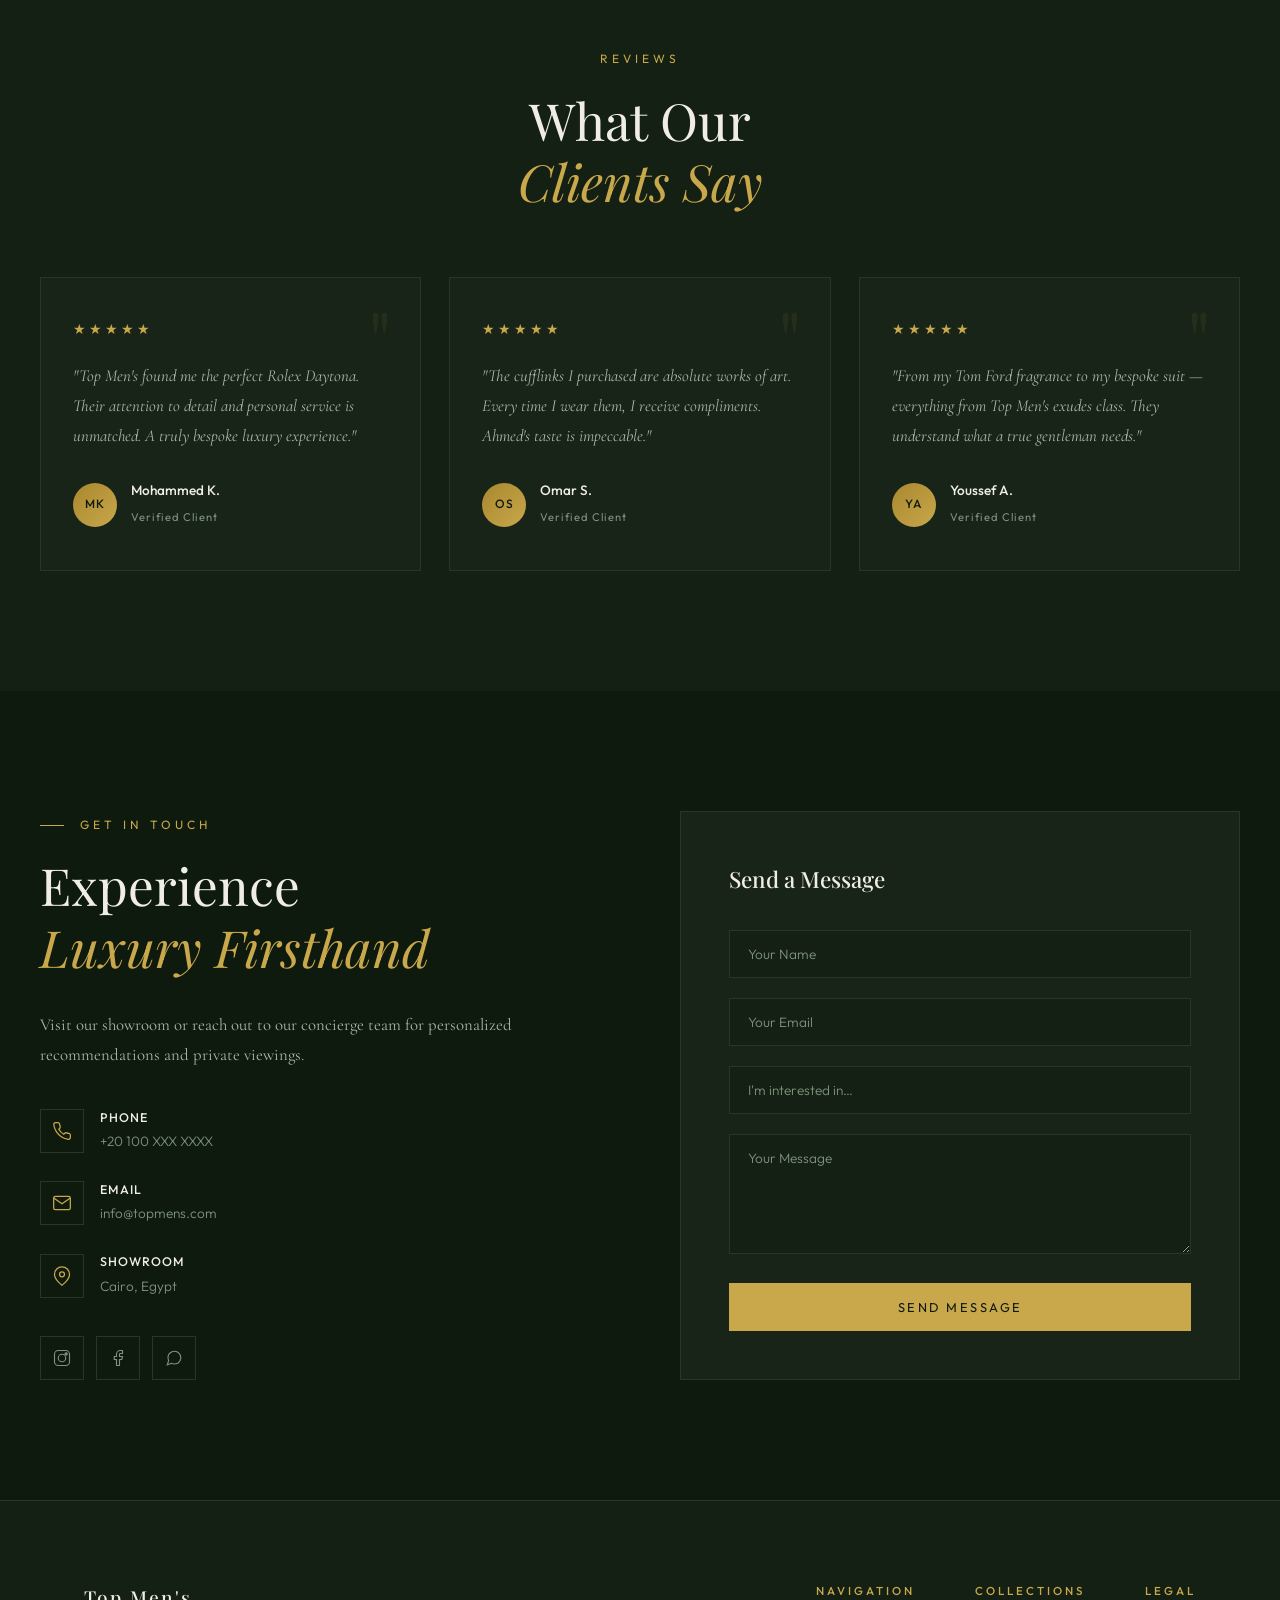
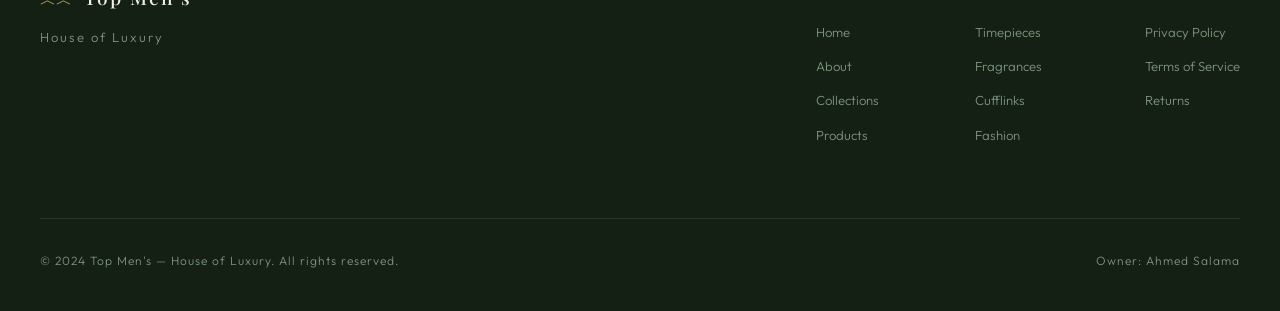
==== commit ca6482eb: "Update index.html" ====
--- a/index.html
+++ b/index.html
@@ -9,6 +9,7 @@
     <link rel="preconnect" href="https://fonts.gstatic.com" crossorigin>
     <link href="https://fonts.googleapis.com/css2?family=Playfair+Display:ital,wght@0,400;0,500;0,600;0,700;1,400;1,500&family=Cormorant+Garamond:ital,wght@0,300;0,400;0,500;0,600;1,300;1,400&family=Outfit:wght@200;300;400;500&display=swap" rel="stylesheet">
     <link rel="stylesheet" href="style.css">
+    <link rel="icon" type="image/png" href="mustache.png">
 </head>
 <body>
 
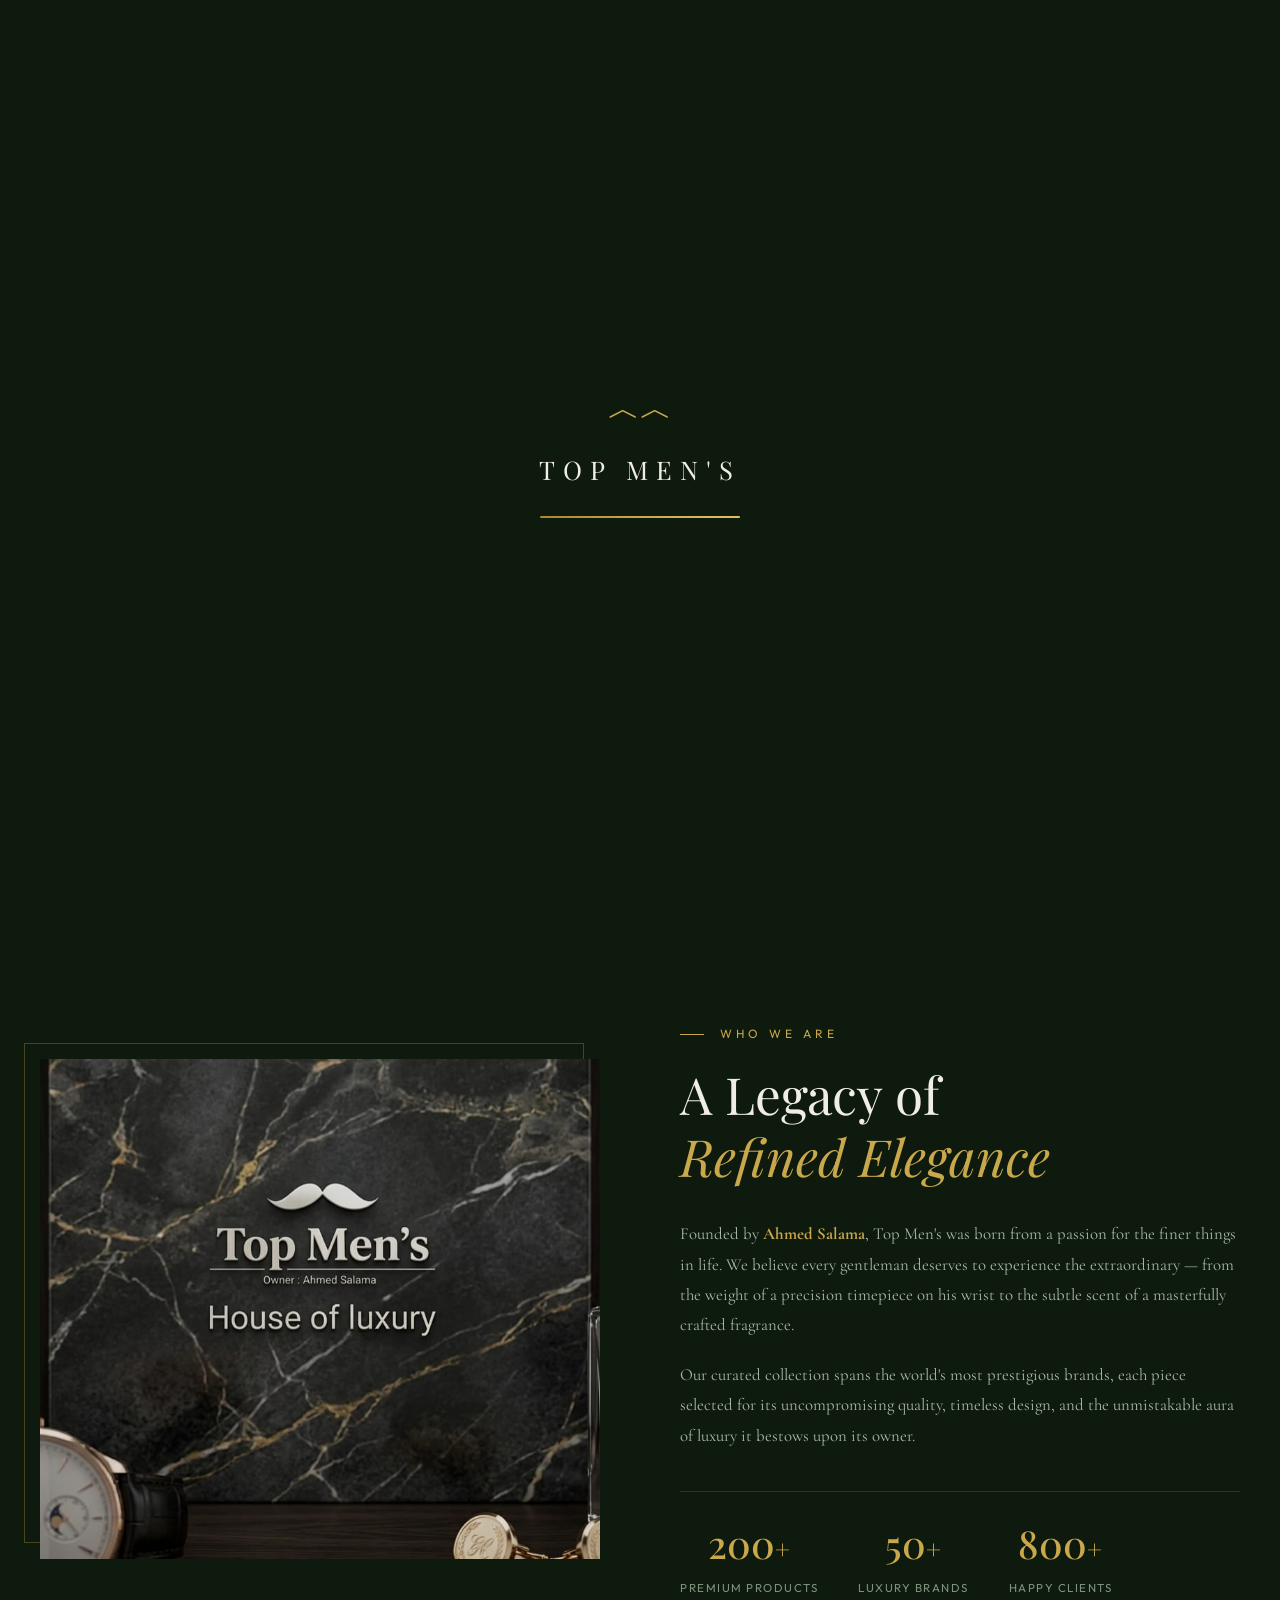
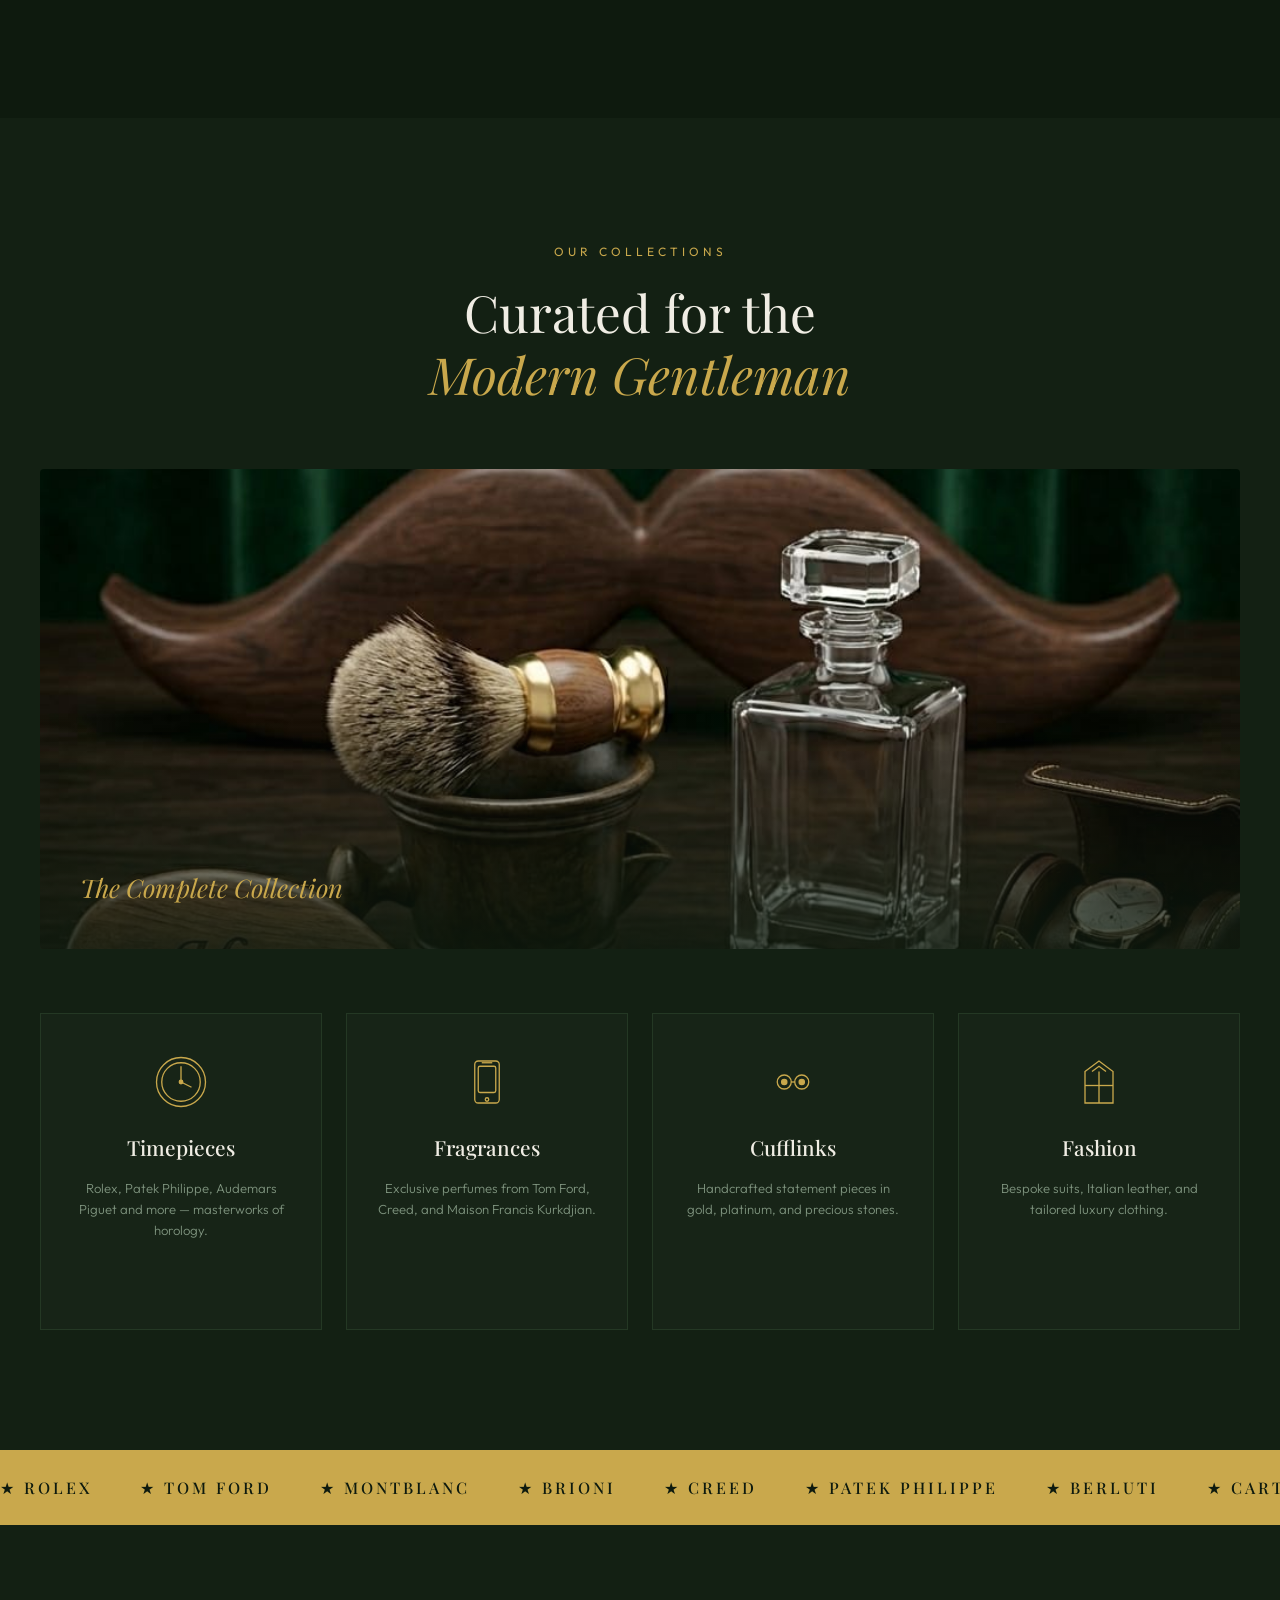
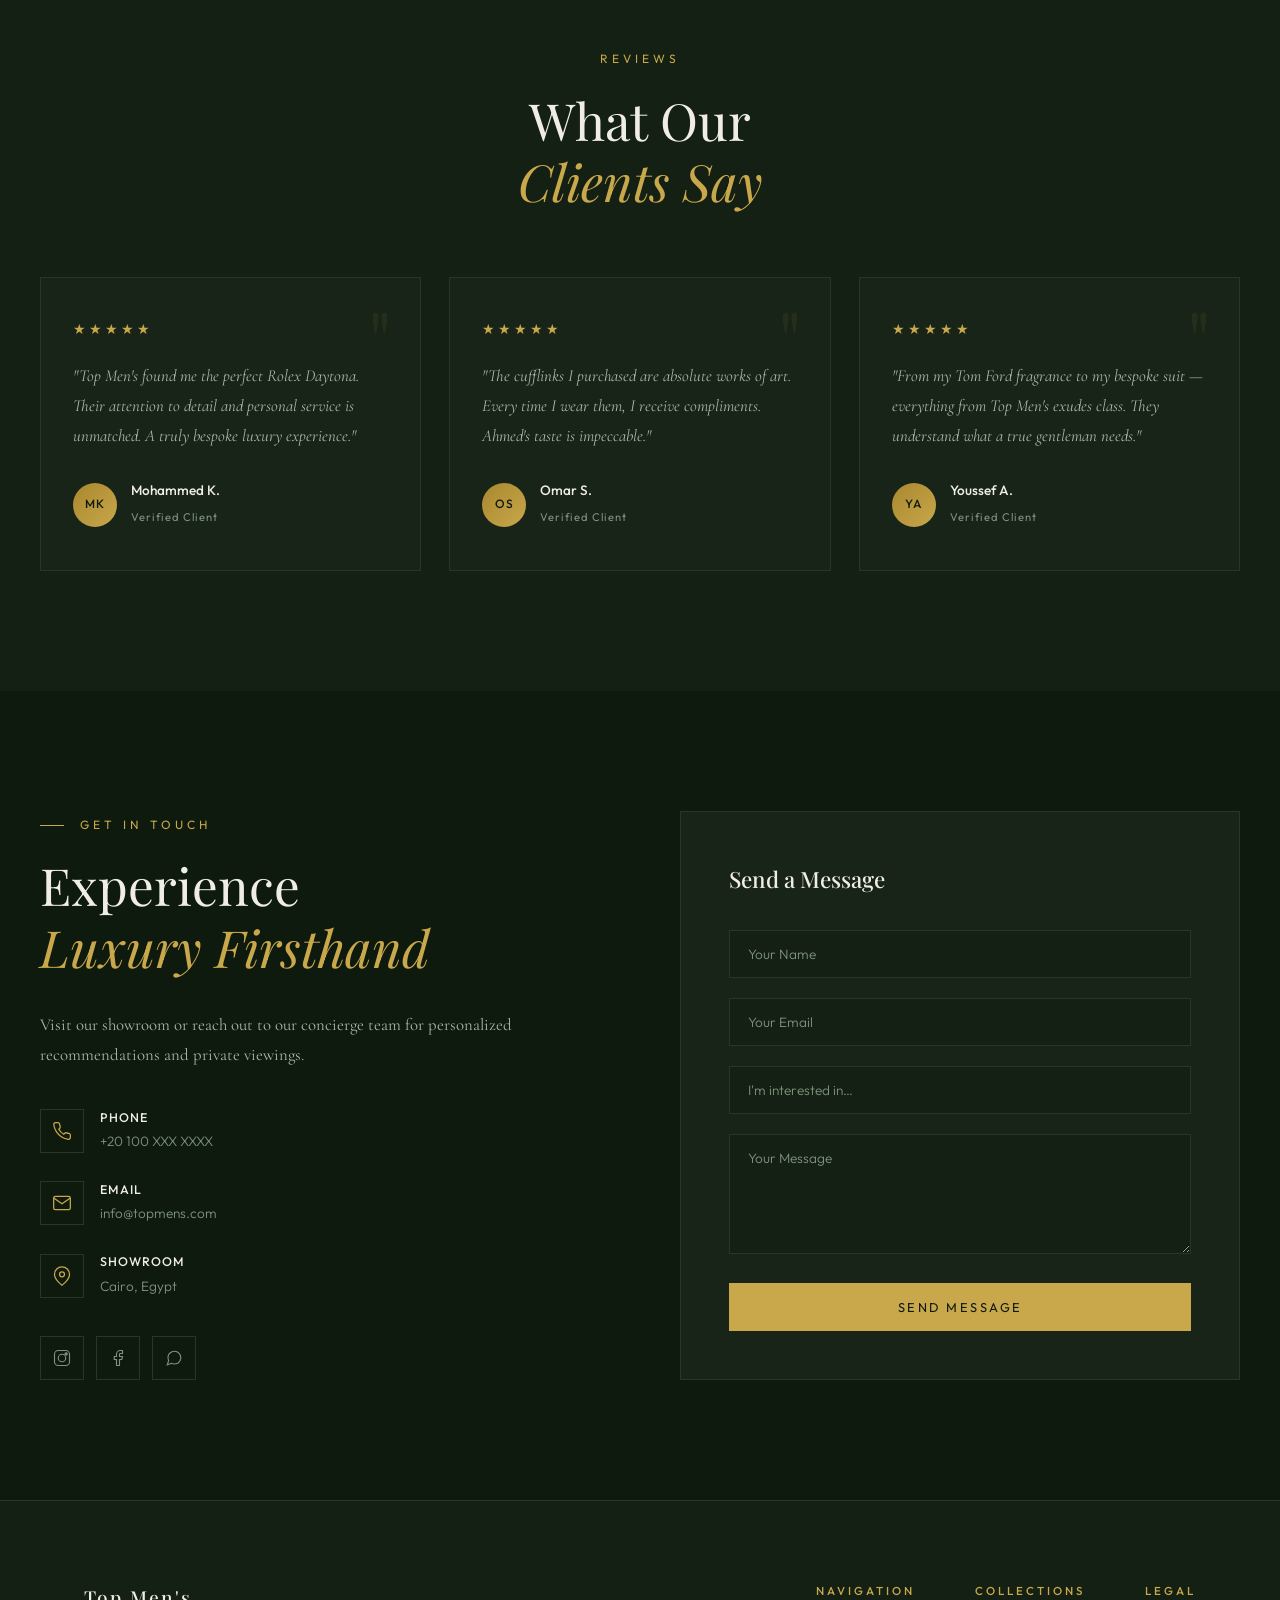
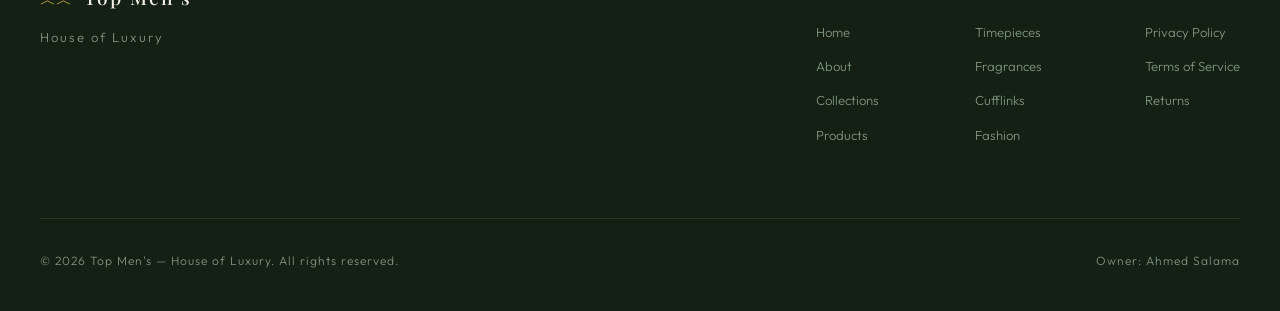
==== commit f4304632: "Update index.html" ====
--- a/index.html
+++ b/index.html
@@ -370,7 +370,7 @@
                 </div>
             </div>
             <div class="footer-bottom">
-                <p>&copy; 2024 Top Men's — House of Luxury. All rights reserved.</p>
+                <p>&copy; 2026 Top Men's — House of Luxury. All rights reserved.</p>
                 <p>Owner: Ahmed Salama</p>
             </div>
         </div>
